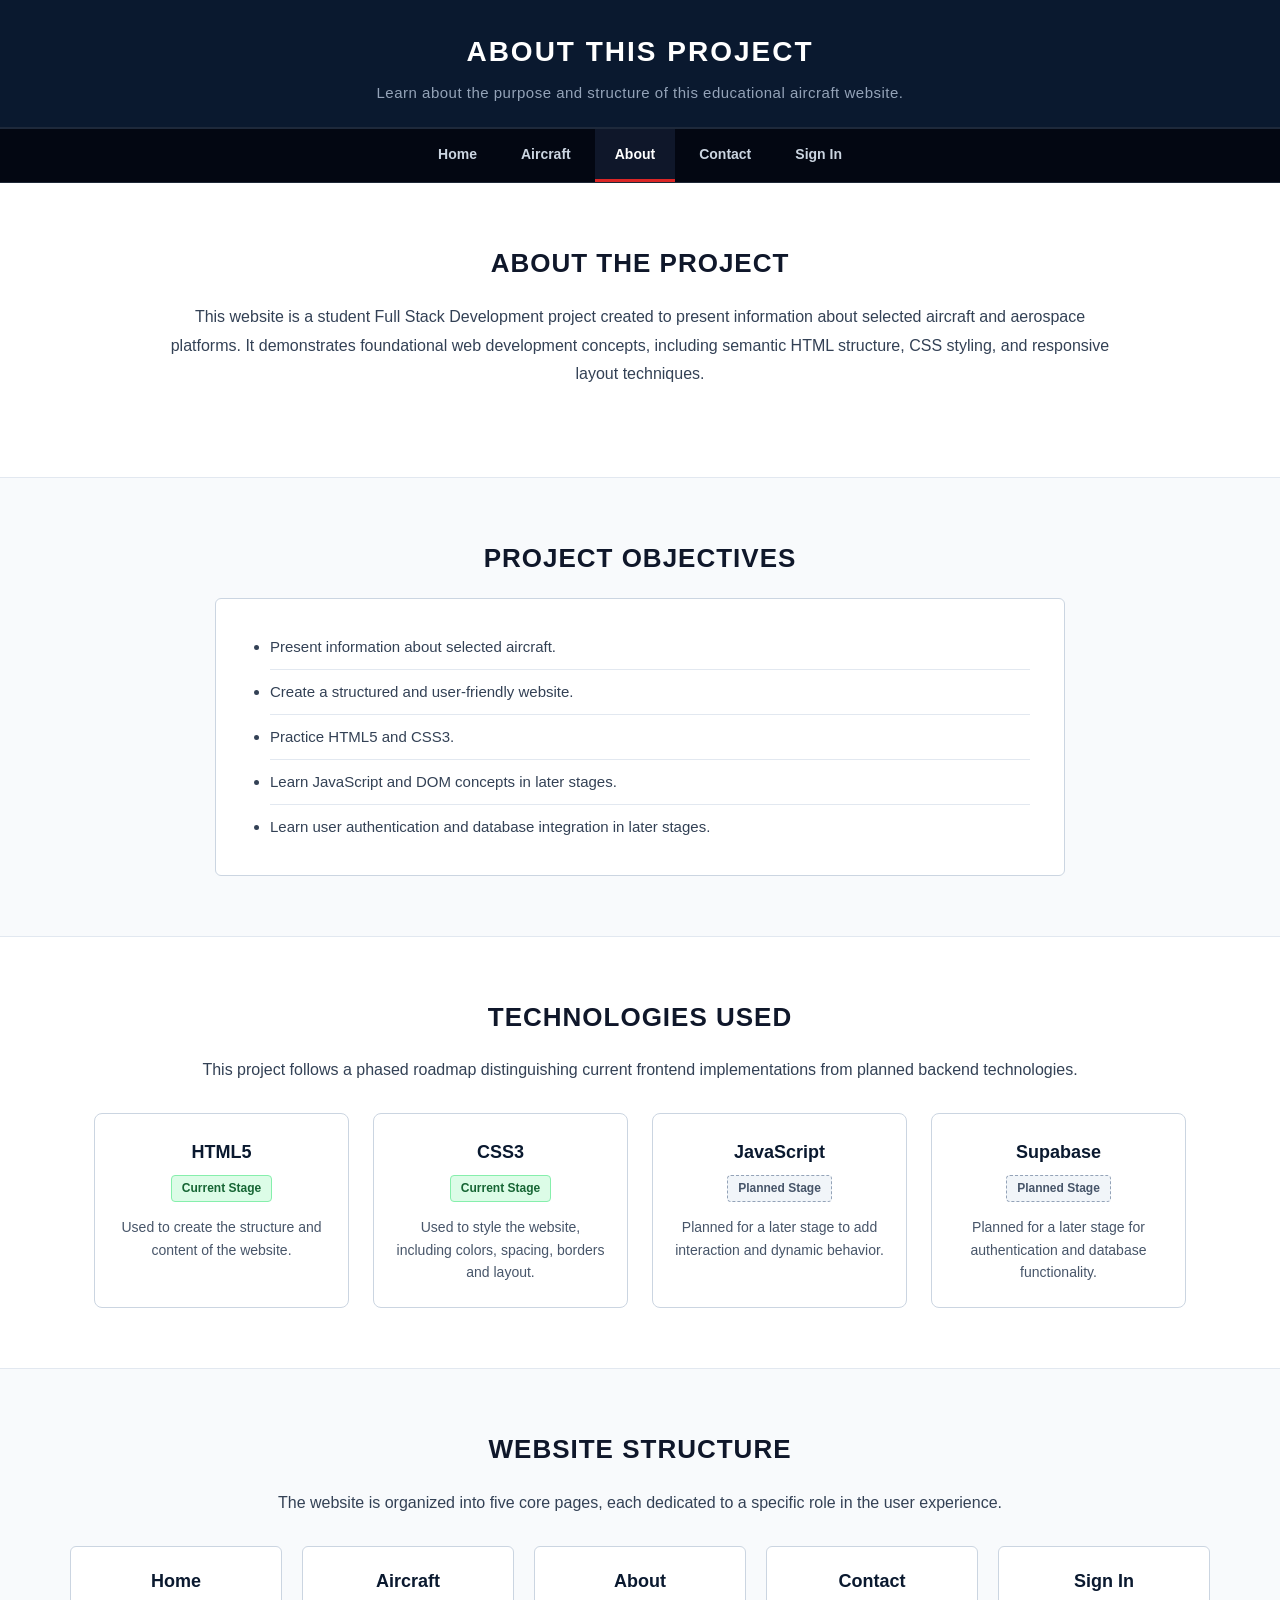
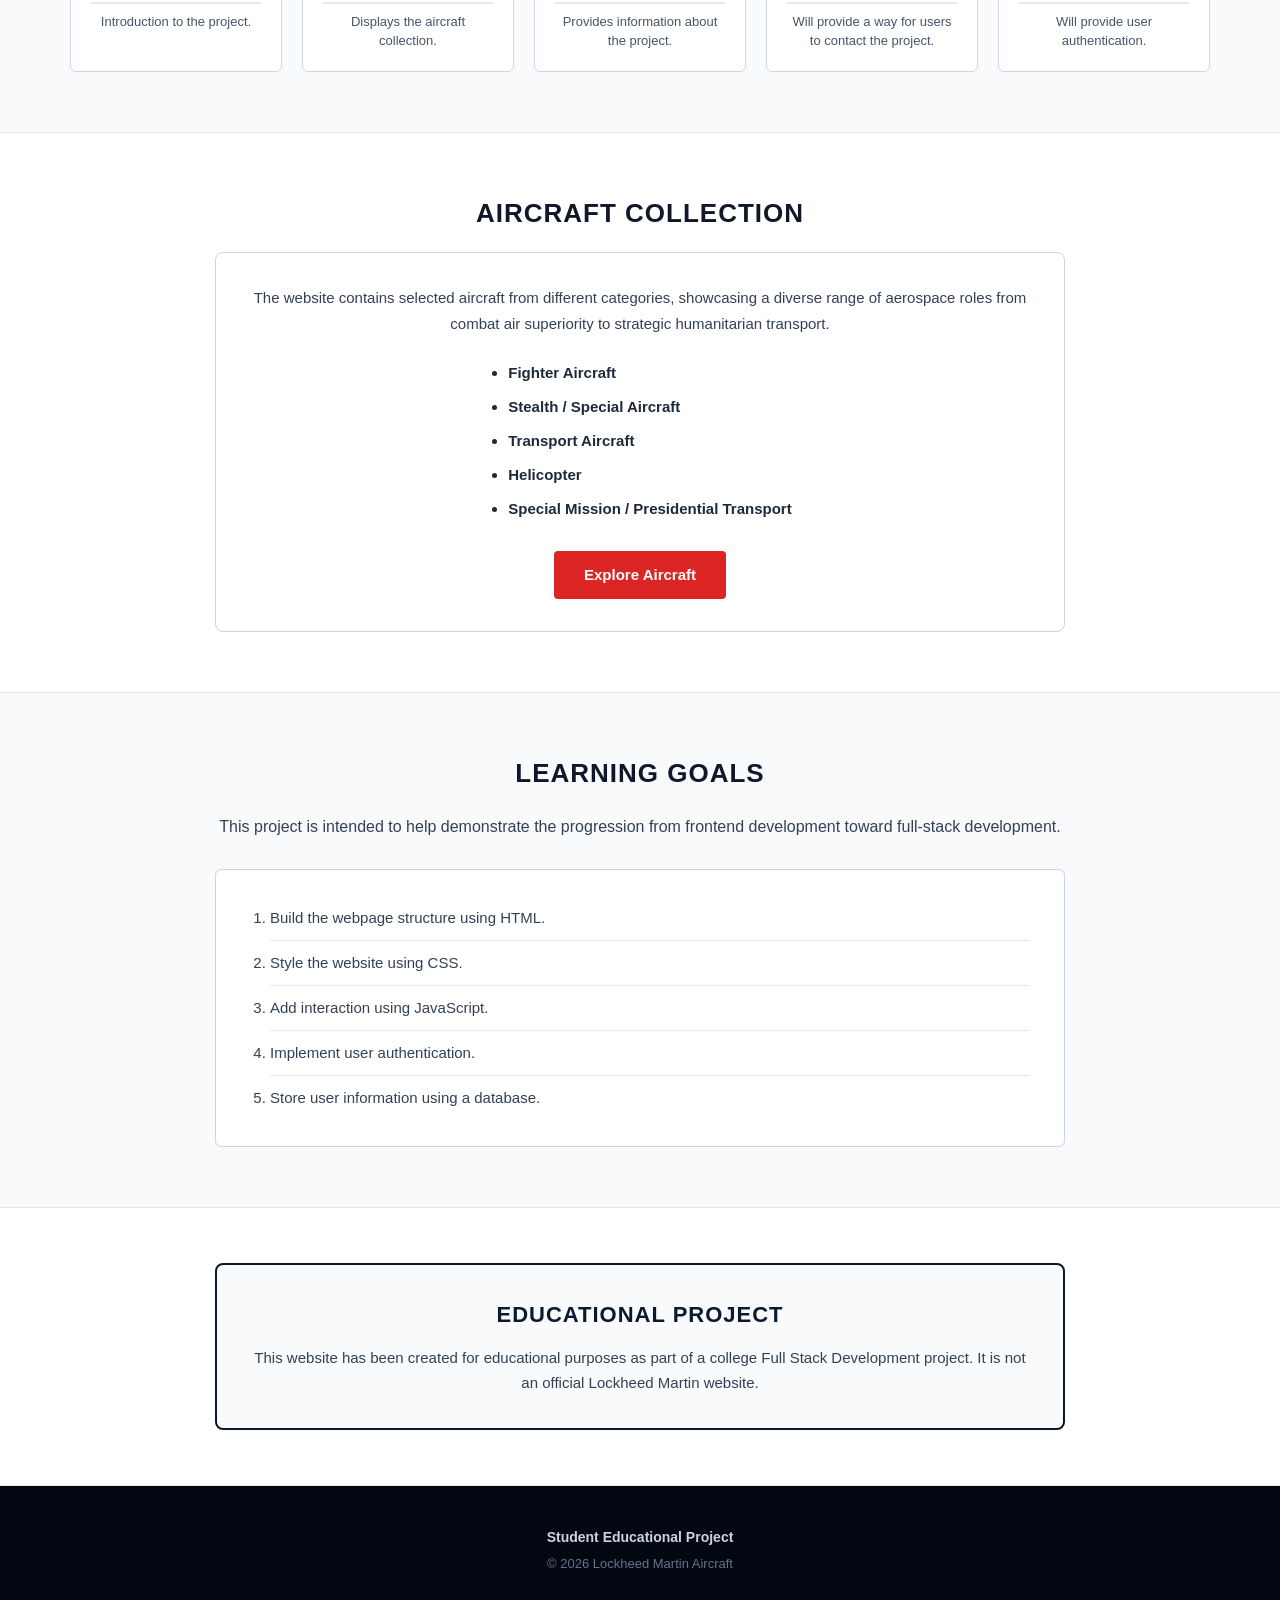
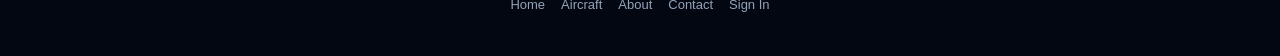
==== about.html @ 8fbd1acd "Initial Project Deployment" ====
<!DOCTYPE html>
<html lang="en">
<head>
    <meta charset="UTF-8">
    <meta name="viewport" content="width=device-width, initial-scale=1.0">
    <title>About the Project | Lockheed Martin Aircraft</title>
    <meta name="description" content="Learn about the educational objectives, curriculum, and technology stack behind this Lockheed Martin student project.">
    <link rel="stylesheet" href="css/style.css">
</head>
<body>

    <!-- Header Section -->
    <header class="site-header">
        <div class="header-container">
            <h1>About This Project</h1>
            <p class="header-subtitle">Learn about the purpose and structure of this educational aircraft website.</p>
        </div>
    </header>

    <!-- Navigation Bar -->
    <nav class="navbar">
        <ul class="nav-links">
            <li><a href="index.html">Home</a></li>
            <li><a href="aircraft.html">Aircraft</a></li>
            <li><a href="about.html" class="active">About</a></li>
            <li><a href="contact.html">Contact</a></li>
            <li><a href="signin.html">Sign In</a></li>
        </ul>
    </nav>

    <!-- Main Content -->
    <main>

        <!-- Section 1: About the Project -->
        <section class="about-page-section" id="about-project">
            <div class="section-container">
                <h2>About the Project</h2>
                <p class="about-page-intro">This website is a student Full Stack Development project created to present information about selected aircraft and aerospace platforms. It demonstrates foundational web development concepts, including semantic HTML structure, CSS styling, and responsive layout techniques.</p>
            </div>
        </section>

        <!-- Section 2: Project Objectives -->
        <section class="about-page-section bg-alt" id="project-objectives">
            <div class="section-container">
                <h2>Project Objectives</h2>
                <ul class="styled-list-container">
                    <li>Present information about selected aircraft.</li>
                    <li>Create a structured and user-friendly website.</li>
                    <li>Practice HTML5 and CSS3.</li>
                    <li>Learn JavaScript and DOM concepts in later stages.</li>
                    <li>Learn user authentication and database integration in later stages.</li>
                </ul>
            </div>
        </section>

        <!-- Section 3: Technologies Used -->
        <section class="about-page-section" id="technologies-used">
            <div class="section-container">
                <h2>Technologies Used</h2>
                <p class="about-page-intro">This project follows a phased roadmap distinguishing current frontend implementations from planned backend technologies.</p>
                <div class="tech-grid">
                    <article class="tech-card">
                        <h3>HTML5</h3>
                        <span class="status-badge status-current">Current Stage</span>
                        <p>Used to create the structure and content of the website.</p>
                    </article>
                    <article class="tech-card">
                        <h3>CSS3</h3>
                        <span class="status-badge status-current">Current Stage</span>
                        <p>Used to style the website, including colors, spacing, borders and layout.</p>
                    </article>
                    <article class="tech-card">
                        <h3>JavaScript</h3>
                        <span class="status-badge status-planned">Planned Stage</span>
                        <p>Planned for a later stage to add interaction and dynamic behavior.</p>
                    </article>
                    <article class="tech-card">
                        <h3>Supabase</h3>
                        <span class="status-badge status-planned">Planned Stage</span>
                        <p>Planned for a later stage for authentication and database functionality.</p>
                    </article>
                </div>
            </div>
        </section>

        <!-- Section 4: Website Structure -->
        <section class="about-page-section bg-alt" id="website-structure">
            <div class="section-container">
                <h2>Website Structure</h2>
                <p class="about-page-intro">The website is organized into five core pages, each dedicated to a specific role in the user experience.</p>
                <ul class="structure-grid">
                    <li class="structure-card">
                        <h3>Home</h3>
                        <p>Introduction to the project.</p>
                    </li>
                    <li class="structure-card">
                        <h3>Aircraft</h3>
                        <p>Displays the aircraft collection.</p>
                    </li>
                    <li class="structure-card">
                        <h3>About</h3>
                        <p>Provides information about the project.</p>
                    </li>
                    <li class="structure-card">
                        <h3>Contact</h3>
                        <p>Will provide a way for users to contact the project.</p>
                    </li>
                    <li class="structure-card">
                        <h3>Sign In</h3>
                        <p>Will provide user authentication.</p>
                    </li>
                </ul>
            </div>
        </section>

        <!-- Section 5: Aircraft Collection -->
        <section class="about-page-section" id="aircraft-collection">
            <div class="section-container">
                <h2>Aircraft Collection</h2>
                <div class="collection-summary-card">
                    <p>The website contains selected aircraft from different categories, showcasing a diverse range of aerospace roles from combat air superiority to strategic humanitarian transport.</p>
                    <ul class="collection-category-list">
                        <li>Fighter Aircraft</li>
                        <li>Stealth / Special Aircraft</li>
                        <li>Transport Aircraft</li>
                        <li>Helicopter</li>
                        <li>Special Mission / Presidential Transport</li>
                    </ul>
                    <div>
                        <a href="aircraft.html" class="btn-hero">Explore Aircraft</a>
                    </div>
                </div>
            </div>
        </section>

        <!-- Section 6: Learning Goals -->
        <section class="about-page-section bg-alt" id="learning-goals">
            <div class="section-container">
                <h2>Learning Goals</h2>
                <p class="about-page-intro">This project is intended to help demonstrate the progression from frontend development toward full-stack development.</p>
                <ol class="styled-list-container">
                    <li>Build the webpage structure using HTML.</li>
                    <li>Style the website using CSS.</li>
                    <li>Add interaction using JavaScript.</li>
                    <li>Implement user authentication.</li>
                    <li>Store user information using a database.</li>
                </ol>
            </div>
        </section>

        <!-- Section 7: Educational Notice -->
        <section class="educational-notice-section" id="educational-notice">
            <div class="section-container">
                <div class="notice-box">
                    <h2>Educational Project</h2>
                    <p>This website has been created for educational purposes as part of a college Full Stack Development project. It is not an official Lockheed Martin website.</p>
                </div>
            </div>
        </section>

    </main>

    <!-- Footer Section -->
    <footer class="site-footer">
        <div class="footer-container">
            <p class="footer-note">Student Educational Project</p>
            <p class="footer-copy">&copy; 2026 Lockheed Martin Aircraft</p>
            <nav class="footer-nav">
                <a href="index.html">Home</a>
                <a href="aircraft.html">Aircraft</a>
                <a href="about.html">About</a>
                <a href="contact.html">Contact</a>
                <a href="signin.html">Sign In</a>
            </nav>
        </div>
    </footer>

</body>
</html>
---- css/style.css ----
/* ==========================================================================
   Lockheed Martin Aircraft - Educational Project Stylesheet
   Subject: Full Stack Development - 1 (Semester 3)
   Tech Stack: Pure Semantic CSS3 (No Frameworks, No JavaScript)
   ========================================================================== */

/* ==========================================================================
   1. CSS Reset & Base Styles
   ========================================================================== */
* {
    margin: 0;
    padding: 0;
    box-sizing: border-box;
}

html {
    scroll-behavior: smooth;
}

body {
    font-family: Arial, Helvetica, sans-serif;
    line-height: 1.6;
    color: #334155;
    background-color: #ffffff;
    min-height: 100vh;
    display: flex;
    flex-direction: column;
}

main {
    flex: 1;
    display: flex;
    flex-direction: column;
}

img {
    max-width: 100%;
    height: auto;
}

/* Accessibility focus outline for keyboard navigation */
a:focus-visible {
    outline: 2px solid #38bdf8;
    outline-offset: 2px;
}

/* Common container utility for standard width sections */
.section-container {
    max-width: 1240px;
    margin: 0 auto;
    padding: 0 24px;
}

/* ==========================================================================
   2. Header Section
   ========================================================================== */
.site-header {
    background-color: #0a192f;
    color: #ffffff;
    text-align: center;
    padding: 30px 20px 22px 20px;
    border-bottom: 2px solid #1e293b;
}

.header-container {
    max-width: 1240px;
    margin: 0 auto;
}

.site-header h1 {
    font-size: 28px;
    letter-spacing: 2px;
    color: #ffffff;
    margin-bottom: 6px;
    text-transform: uppercase;
}

.header-subtitle {
    font-size: 15px;
    color: #94a3b8;
    letter-spacing: 0.5px;
}

/* ==========================================================================
   3. Navigation Bar
   ========================================================================== */
.navbar {
    background-color: #030712;
    border-bottom: 1px solid #1f2937;
}

.nav-links {
    list-style: none;
    display: flex;
    justify-content: center;
    flex-wrap: wrap;
    gap: 4px;
    padding: 0;
    margin: 0;
}

.nav-links li a {
    display: block;
    color: #cbd5e1;
    text-decoration: none;
    font-size: 14px;
    font-weight: bold;
    padding: 14px 20px;
    border-bottom: 3px solid transparent;
    transition: background-color 0.2s ease, color 0.2s ease, border-color 0.2s ease;
}

.nav-links li a:hover {
    background-color: #1e293b;
    color: #ffffff;
    border-bottom: 3px solid #dc2626;
}

.nav-links li a.active {
    color: #ffffff;
    background-color: #0f172a;
    border-bottom: 3px solid #dc2626;
}

/* ==========================================================================
   4. Hero Section
   ========================================================================== */
.hero-section {
    background-color: #0a192f;
    background-image: linear-gradient(rgba(10, 25, 47, 0.75), rgba(2, 6, 23, 0.85)), url('../images/hero-banner.svg');
    background-size: cover;
    background-position: center;
    background-repeat: no-repeat;
    color: #ffffff;
    text-align: center;
    padding: 85px 20px;
    border-bottom: 1px solid #1e293b;
}

.hero-content {
    max-width: 900px;
    margin: 0 auto;
}

.hero-content h2 {
    font-size: 36px;
    margin-bottom: 16px;
    color: #ffffff;
    letter-spacing: 1px;
}

.hero-content p {
    font-size: 17px;
    line-height: 1.7;
    color: #cbd5e1;
    margin-bottom: 28px;
}

.btn-hero {
    display: inline-block;
    background-color: #dc2626;
    color: #ffffff;
    text-decoration: none;
    font-size: 15px;
    font-weight: bold;
    padding: 12px 30px;
    border-radius: 4px;
    cursor: pointer;
    transition: background-color 0.2s ease;
}

.btn-hero:hover {
    background-color: #b91c1c;
}

.hero-actions {
    display: flex;
    justify-content: center;
    gap: 15px;
    flex-wrap: wrap;
    align-items: center;
}

.btn-hero-secondary {
    display: inline-block;
    background-color: transparent;
    color: #ffffff;
    border: 2px solid #38bdf8;
    font-size: 15px;
    font-weight: bold;
    padding: 10px 24px;
    border-radius: 4px;
    cursor: pointer;
    transition: background-color 0.2s ease, color 0.2s ease;
}

.btn-hero-secondary:hover {
    background-color: #38bdf8;
    color: #0a192f;
}

.home-notice-text {
    margin-top: 18px;
    font-size: 16px;
    font-weight: bold;
    color: #38bdf8;
    min-height: 24px;
}

/* ==========================================================================
   5. About the Project Section
   ========================================================================== */
.about-section {
    background-color: #f8fafc;
    padding: 60px 20px;
    border-bottom: 1px solid #e2e8f0;
}

.about-section h2 {
    font-size: 26px;
    color: #0f172a;
    text-align: center;
    margin-bottom: 18px;
    text-transform: uppercase;
    letter-spacing: 1px;
}

.about-section p {
    font-size: 16px;
    line-height: 1.8;
    color: #334155;
    text-align: center;
    max-width: 980px;
    margin: 0 auto;
}

/* ==========================================================================
   6. Featured Aircraft Section & Cards
   ========================================================================== */
.featured-section,
.featured-aircraft {
    background-color: #ffffff;
    padding: 65px 20px;
    border-bottom: 1px solid #e2e8f0;
}

.featured-section h2,
.featured-aircraft h2 {
    font-size: 28px;
    color: #0f172a;
    text-align: center;
    margin-bottom: 8px;
    text-transform: uppercase;
    letter-spacing: 1px;
}

.section-subtitle {
    text-align: center;
    color: #64748b;
    font-size: 16px;
    max-width: 850px;
    margin: 0 auto 45px auto;
}

.aircraft-category-block {
    margin-bottom: 55px;
    padding-bottom: 40px;
    border-bottom: 1px solid #e2e8f0;
}

.aircraft-category-block:last-child {
    margin-bottom: 0;
    padding-bottom: 0;
    border-bottom: none;
}

.aircraft-category-block h3 {
    font-size: 22px;
    color: #0a192f;
    text-align: center;
    margin-bottom: 8px;
    text-transform: uppercase;
    letter-spacing: 0.5px;
}

.category-description {
    text-align: center;
    font-size: 15px;
    color: #475569;
    max-width: 850px;
    margin: 0 auto 30px auto;
    line-height: 1.6;
}

.aircraft-grid {
    display: flex;
    flex-wrap: wrap;
    justify-content: center;
    gap: 30px;
}

.aircraft-card {
    background-color: #ffffff;
    border: 1px solid #cbd5e1;
    border-radius: 8px;
    padding: 22px;
    flex: 1 1 320px;
    max-width: 370px;
    display: flex;
    flex-direction: column;
    transition: box-shadow 0.2s ease, border-color 0.2s ease;
}

.aircraft-card:hover {
    border-color: #94a3b8;
    box-shadow: 0 4px 14px rgba(0, 0, 0, 0.08);
}

.aircraft-card figure {
    margin: 0 0 16px 0;
    background-color: #0b1728;
    border-radius: 6px;
    overflow: hidden;
    border: 1px solid #e2e8f0;
}

.aircraft-card figure img {
    display: block;
    width: 100%;
    height: 200px;
    object-fit: cover;
    object-position: center;
}

.aircraft-card figure figcaption {
    font-size: 12px;
    color: #64748b;
    text-align: center;
    padding: 6px 10px;
    background-color: #f1f5f9;
    border-top: 1px solid #e2e8f0;
}

.aircraft-card h3 {
    font-size: 20px;
    color: #0a192f;
    margin-bottom: 8px;
}

.aircraft-category {
    font-size: 14px;
    color: #475569;
    margin-bottom: 10px;
}

.aircraft-category strong {
    color: #0f172a;
}

/* Special Labels for Highlighted Aircraft */
.special-label {
    display: inline-block;
    font-size: 12px;
    font-weight: bold;
    padding: 4px 10px;
    border-radius: 4px;
    margin-bottom: 12px;
    align-self: flex-start;
}

.label-historic {
    background-color: #e2e8f0;
    color: #1e293b;
    border: 1px solid #94a3b8;
}

.label-special-mission {
    background-color: #ede9fe;
    color: #5b21b6;
    border: 1px solid #c4b5fd;
}

.label-high-value {
    background-color: #fef08a;
    color: #854d0e;
    border: 2px solid #ca8a04;
    font-size: 13px;
    padding: 4px 12px;
    text-transform: uppercase;
    letter-spacing: 0.5px;
}

.label-fictional {
    background-color: #ecfeff;
    color: #0e7490;
    border: 1px solid #06b6d4;
}

.aircraft-desc {
    font-size: 14px;
    color: #475569;
    line-height: 1.6;
    margin-bottom: 22px;
    flex-grow: 1; /* Aligns all buttons at the bottom across cards of varying text length */
}

.btn-card {
    display: inline-block;
    background-color: #0a192f;
    color: #ffffff;
    text-decoration: none;
    font-size: 14px;
    font-weight: bold;
    text-align: center;
    padding: 10px 18px;
    border-radius: 4px;
    cursor: pointer;
    transition: background-color 0.2s ease;
}

.btn-card:hover {
    background-color: #dc2626;
}

/* ==========================================================================
   7. Aircraft Categories Section
   ========================================================================== */
.categories-section {
    background-color: #f8fafc;
    padding: 65px 20px;
    border-bottom: 1px solid #e2e8f0;
}

.categories-section h2 {
    font-size: 26px;
    color: #0f172a;
    text-align: center;
    margin-bottom: 35px;
    text-transform: uppercase;
    letter-spacing: 1px;
}

.category-list {
    list-style: none;
    display: flex;
    flex-wrap: wrap;
    justify-content: center;
    gap: 24px;
    padding: 0;
    margin: 0;
}

.category-item {
    background-color: #ffffff;
    border: 1px solid #cbd5e1;
    border-radius: 6px;
    padding: 26px;
    flex: 1 1 300px;
    max-width: 370px;
    transition: box-shadow 0.2s ease, border-color 0.2s ease;
}

.category-item:hover {
    border-color: #94a3b8;
    box-shadow: 0 4px 10px rgba(0, 0, 0, 0.05);
}

.category-item h3 {
    font-size: 18px;
    color: #0a192f;
    margin-bottom: 10px;
    border-bottom: 2px solid #e2e8f0;
    padding-bottom: 6px;
}

.category-item p {
    font-size: 14px;
    color: #475569;
    line-height: 1.6;
}

/* ==========================================================================
   8. Call to Action (CTA) Section
   ========================================================================== */
.cta-section {
    background-color: #0a192f;
    color: #ffffff;
    text-align: center;
    padding: 65px 20px;
    border-bottom: 1px solid #1e293b;
}

.cta-content {
    max-width: 800px;
    margin: 0 auto;
}

.cta-content h2 {
    font-size: 28px;
    margin-bottom: 14px;
    color: #ffffff;
}

.cta-content p {
    font-size: 16px;
    color: #cbd5e1;
    margin-bottom: 26px;
}

.btn-cta {
    display: inline-block;
    background-color: #dc2626;
    color: #ffffff;
    text-decoration: none;
    font-size: 15px;
    font-weight: bold;
    padding: 12px 30px;
    border-radius: 4px;
    cursor: pointer;
    transition: background-color 0.2s ease;
}

.btn-cta:hover {
    background-color: #b91c1c;
}

/* ==========================================================================
   9. Footer Section
   ========================================================================== */
.site-footer {
    background-color: #030712;
    color: #94a3b8;
    text-align: center;
    padding: 40px 20px;
    margin-top: auto;
}

.footer-container {
    max-width: 1240px;
    margin: 0 auto;
}

.footer-note {
    font-size: 14px;
    font-weight: bold;
    color: #cbd5e1;
    margin-bottom: 6px;
}

.footer-copy {
    font-size: 13px;
    color: #64748b;
    margin-bottom: 20px;
}

.footer-nav {
    display: flex;
    justify-content: center;
    flex-wrap: wrap;
    gap: 16px;
}

.footer-nav a {
    color: #94a3b8;
    text-decoration: none;
    font-size: 13px;
    transition: color 0.2s ease;
}

.footer-nav a:hover {
    color: #ffffff;
    text-decoration: underline;
}

/* ==========================================================================
   9A. Aircraft Search & Category Filter Controls (aircraft.html)
   ========================================================================== */
.search-filter-section {
    background-color: #f8fafc;
    padding: 35px 20px;
    border-bottom: 1px solid #e2e8f0;
}

.search-filter-card {
    max-width: 1240px;
    margin: 0 auto;
    background-color: #ffffff;
    border: 1px solid #cbd5e1;
    border-radius: 8px;
    padding: 24px 28px;
    box-shadow: 0 2px 10px rgba(0, 0, 0, 0.04);
}

.search-filter-header {
    margin-bottom: 18px;
}

.search-filter-header h2 {
    font-size: 20px;
    color: #0a192f;
    margin-bottom: 4px;
    letter-spacing: 0.5px;
    text-transform: uppercase;
}

.search-filter-subtitle {
    font-size: 14px;
    color: #64748b;
    margin: 0;
}

.search-filter-form {
    display: flex;
    flex-wrap: wrap;
    gap: 18px;
    align-items: flex-end;
}

.filter-group {
    display: flex;
    flex-direction: column;
    gap: 6px;
}

.filter-group label {
    font-size: 13px;
    font-weight: bold;
    color: #0f172a;
    text-transform: uppercase;
    letter-spacing: 0.5px;
}

.search-box {
    flex: 2 1 280px;
    min-width: 220px;
}

.search-box input {
    width: 100%;
    padding: 11px 16px;
    font-size: 15px;
    border: 1px solid #cbd5e1;
    border-radius: 6px;
    color: #0f172a;
    background-color: #ffffff;
    transition: border-color 0.2s, box-shadow 0.2s;
}

.search-box input:focus {
    outline: none;
    border-color: #0284c7;
    box-shadow: 0 0 0 3px rgba(56, 189, 248, 0.25);
}

.category-filter {
    flex: 1.5 1 240px;
    min-width: 200px;
}

.category-filter select {
    width: 100%;
    padding: 11px 16px;
    font-size: 15px;
    border: 1px solid #cbd5e1;
    border-radius: 6px;
    color: #0f172a;
    background-color: #ffffff;
    cursor: pointer;
    transition: border-color 0.2s, box-shadow 0.2s;
}

.category-filter select:focus {
    outline: none;
    border-color: #0284c7;
    box-shadow: 0 0 0 3px rgba(56, 189, 248, 0.25);
}

.filter-actions {
    flex: 0 0 auto;
}

.reset-button {
    padding: 11px 22px;
    font-size: 14px;
    font-weight: bold;
    border-radius: 6px;
    cursor: pointer;
    white-space: nowrap;
    height: 44px;
    border: none;
    line-height: 1;
}

.filter-status-bar {
    display: flex;
    flex-wrap: wrap;
    align-items: center;
    justify-content: space-between;
    gap: 12px;
    margin-top: 18px;
    padding-top: 14px;
    border-top: 1px solid #e2e8f0;
}

.aircraft-count {
    font-size: 14px;
    font-weight: 600;
    color: #0a192f;
    margin: 0;
}

.no-results-message {
    font-size: 15px;
    color: #b91c1c;
    font-weight: 600;
    margin: 0;
    background-color: #fef2f2;
    border: 1px solid #fecaca;
    padding: 12px 18px;
    border-radius: 6px;
    width: 100%;
    text-align: center;
    margin-top: 12px;
}

/* ==========================================================================
   10. Aircraft Collection Category Sections & Tables
   ========================================================================== */
.aircraft-category-section {
    padding: 60px 20px;
    border-bottom: 1px solid #e2e8f0;
}

.aircraft-category-section.bg-alt {
    background-color: #f8fafc;
}

.category-group-header {
    text-align: center;
    margin-bottom: 35px;
}

.category-group-header h2 {
    font-size: 26px;
    color: #0f172a;
    text-transform: uppercase;
    letter-spacing: 1px;
    margin-bottom: 8px;
}

.category-group-header p {
    font-size: 15px;
    color: #64748b;
    max-width: 850px;
    margin: 0 auto;
}

/* Aircraft Information Table Section */
.table-section {
    background-color: #ffffff;
    padding: 65px 20px;
    border-bottom: 1px solid #e2e8f0;
}

.table-section h2 {
    font-size: 26px;
    color: #0f172a;
    text-align: center;
    margin-bottom: 10px;
    text-transform: uppercase;
    letter-spacing: 1px;
}

.table-section-desc {
    text-align: center;
    color: #64748b;
    font-size: 15px;
    margin-bottom: 30px;
}

.table-responsive {
    overflow-x: auto;
    margin: 0 auto;
    max-width: 1140px;
}

.aircraft-table {
    width: 100%;
    border-collapse: collapse;
    background-color: #ffffff;
    border: 1px solid #cbd5e1;
    border-radius: 6px;
    font-size: 14px;
}

.aircraft-table th,
.aircraft-table td {
    padding: 12px 16px;
    text-align: left;
    border-bottom: 1px solid #e2e8f0;
}

.aircraft-table th {
    background-color: #0a192f;
    color: #ffffff;
    font-weight: bold;
    font-size: 14px;
    letter-spacing: 0.5px;
}

.aircraft-table tr:nth-child(even) {
    background-color: #f8fafc;
}

.aircraft-table tr:hover {
    background-color: #f1f5f9;
}

/* Aircraft Categories List Section (Unordered List) */
.category-list-showcase {
    background-color: #f8fafc;
    padding: 60px 20px 70px 20px;
    border-bottom: 1px solid #e2e8f0;
}

.category-list-showcase h2 {
    font-size: 26px;
    color: #0f172a;
    text-align: center;
    margin-bottom: 10px;
    text-transform: uppercase;
    letter-spacing: 1px;
}

.category-list-showcase p {
    text-align: center;
    color: #64748b;
    font-size: 15px;
    margin-bottom: 25px;
}

.simple-category-list {
    max-width: 650px;
    margin: 0 auto;
    background-color: #ffffff;
    border: 1px solid #cbd5e1;
    border-radius: 6px;
    padding: 22px 34px 22px 54px;
}

.simple-category-list li {
    font-size: 15px;
    color: #1e293b;
    padding: 8px 0;
    border-bottom: 1px solid #e2e8f0;
    font-weight: bold;
}

.simple-category-list li:last-child {
    border-bottom: none;
}

/* ==========================================================================
   11. About Page Styles
   ========================================================================== */
.about-page-section {
    padding: 60px 20px;
    border-bottom: 1px solid #e2e8f0;
}

.about-page-section.bg-alt {
    background-color: #f8fafc;
}

.about-page-section h2 {
    font-size: 26px;
    color: #0f172a;
    text-align: center;
    margin-bottom: 18px;
    text-transform: uppercase;
    letter-spacing: 1px;
}

.about-page-intro {
    font-size: 16px;
    line-height: 1.8;
    color: #334155;
    text-align: center;
    max-width: 950px;
    margin: 0 auto 28px auto;
}

/* Objectives & Goals Lists */
.styled-list-container {
    max-width: 850px;
    margin: 0 auto;
    background-color: #ffffff;
    border: 1px solid #cbd5e1;
    border-radius: 6px;
    padding: 26px 34px 26px 54px;
}

.styled-list-container li {
    font-size: 15px;
    color: #334155;
    padding: 10px 0;
    border-bottom: 1px solid #e2e8f0;
    line-height: 1.6;
}

.styled-list-container li:last-child {
    border-bottom: none;
}

/* Technologies Used Grid */
.tech-grid {
    display: flex;
    flex-wrap: wrap;
    justify-content: center;
    gap: 24px;
    max-width: 1140px;
    margin: 0 auto;
}

.tech-card {
    background-color: #ffffff;
    border: 1px solid #cbd5e1;
    border-radius: 8px;
    padding: 24px 20px;
    flex: 1 1 230px;
    max-width: 255px;
    display: flex;
    flex-direction: column;
    align-items: center;
    text-align: center;
}

.tech-card h3 {
    font-size: 18px;
    color: #0a192f;
    margin-bottom: 8px;
}

.status-badge {
    display: inline-block;
    font-size: 12px;
    font-weight: bold;
    padding: 3px 10px;
    border-radius: 4px;
    margin-bottom: 14px;
}

.status-current {
    background-color: #dcfce7;
    color: #166534;
    border: 1px solid #86efac;
}

.status-planned {
    background-color: #f1f5f9;
    color: #475569;
    border: 1px dashed #94a3b8;
}

.tech-card p {
    font-size: 14px;
    color: #475569;
    line-height: 1.6;
}

/* Website Structure Grid */
.structure-grid {
    display: flex;
    flex-wrap: wrap;
    justify-content: center;
    gap: 20px;
    max-width: 1140px;
    margin: 0 auto;
    list-style: none;
    padding: 0;
}

.structure-card {
    background-color: #ffffff;
    border: 1px solid #cbd5e1;
    border-radius: 6px;
    padding: 20px;
    flex: 1 1 190px;
    max-width: 215px;
    text-align: center;
}

.structure-card h3 {
    font-size: 18px;
    color: #0a192f;
    margin-bottom: 8px;
    border-bottom: 2px solid #e2e8f0;
    padding-bottom: 6px;
}

.structure-card p {
    font-size: 13px;
    color: #475569;
    line-height: 1.5;
}

/* Aircraft Collection Summary Card */
.collection-summary-card {
    max-width: 850px;
    margin: 0 auto;
    background-color: #ffffff;
    border: 1px solid #cbd5e1;
    border-radius: 8px;
    padding: 32px;
    text-align: center;
}

.collection-summary-card p {
    font-size: 15px;
    color: #334155;
    line-height: 1.7;
    margin-bottom: 20px;
}

.collection-category-list {
    display: inline-block;
    text-align: left;
    margin: 0 auto 25px auto;
    padding-left: 20px;
}

.collection-category-list li {
    font-size: 15px;
    color: #1e293b;
    padding: 5px 0;
    font-weight: bold;
}

/* Educational Notice Section */
.educational-notice-section {
    background-color: #ffffff;
    padding: 55px 20px;
    border-bottom: 1px solid #e2e8f0;
}

.notice-box {
    background-color: #f8fafc;
    border: 2px solid #0a192f;
    border-radius: 8px;
    padding: 32px 28px;
    max-width: 850px;
    margin: 0 auto;
    text-align: center;
}

.notice-box h2 {
    font-size: 22px;
    color: #0a192f;
    margin-bottom: 12px;
    text-transform: uppercase;
    letter-spacing: 1px;
}

.notice-box p {
    font-size: 15px;
    color: #334155;
    line-height: 1.7;
}

/* ==========================================================================
   12. Contact Page Styles
   ========================================================================== */
.contact-section {
    padding: 60px 20px 80px 20px;
    background-color: #f8fafc;
    border-bottom: 1px solid #e2e8f0;
    flex: 1;
}

.contact-intro {
    text-align: center;
    max-width: 900px;
    margin: 0 auto 40px auto;
}

.contact-intro h2 {
    font-size: 26px;
    color: #0f172a;
    text-transform: uppercase;
    letter-spacing: 1px;
    margin-bottom: 12px;
}

.contact-intro p {
    font-size: 16px;
    color: #475569;
    line-height: 1.7;
}

.contact-layout {
    display: flex;
    flex-wrap: wrap;
    gap: 30px;
    max-width: 1150px;
    margin: 0 auto;
    justify-content: center;
    align-items: flex-start;
}

/* Left Column: Project Information */
.contact-info-card {
    background-color: #ffffff;
    border: 1px solid #cbd5e1;
    border-radius: 8px;
    padding: 30px;
    flex: 1 1 340px;
    max-width: 420px;
}

.contact-info-card h2 {
    font-size: 20px;
    color: #0a192f;
    margin-bottom: 18px;
    border-bottom: 2px solid #e2e8f0;
    padding-bottom: 8px;
    text-transform: uppercase;
    letter-spacing: 0.5px;
}

.contact-info-card p {
    font-size: 14px;
    color: #475569;
    line-height: 1.6;
    margin-bottom: 15px;
}

.contact-info-card strong {
    color: #0f172a;
}

.contact-address {
    font-style: normal;
    background-color: #f8fafc;
    border: 1px solid #e2e8f0;
    border-radius: 6px;
    padding: 16px;
    margin-top: 20px;
}

.contact-address p {
    margin-bottom: 8px;
}

.contact-address p:last-child {
    margin-bottom: 0;
}

.contact-address a {
    color: #dc2626;
    text-decoration: none;
    font-weight: bold;
}

.contact-address a:hover {
    text-decoration: underline;
}

/* Right Column: Contact Form */
.contact-form-card {
    background-color: #ffffff;
    border: 1px solid #cbd5e1;
    border-radius: 8px;
    padding: 35px;
    flex: 1 1 480px;
    max-width: 660px;
}

.contact-form-card h2 {
    font-size: 20px;
    color: #0a192f;
    margin-bottom: 20px;
    border-bottom: 2px solid #e2e8f0;
    padding-bottom: 8px;
    text-transform: uppercase;
    letter-spacing: 0.5px;
}

.form-group {
    margin-bottom: 20px;
}

.form-group label {
    display: block;
    font-size: 14px;
    font-weight: bold;
    color: #1e293b;
    margin-bottom: 6px;
}

.form-group input[type="text"],
.form-group input[type="email"],
.form-group input[type="password"],
.form-group select,
.form-group textarea {
    width: 100%;
    padding: 12px 14px;
    font-size: 14px;
    font-family: inherit;
    color: #1e293b;
    background-color: #ffffff;
    border: 1px solid #cbd5e1;
    border-radius: 4px;
    box-sizing: border-box;
}

.form-group input[type="text"]:focus,
.form-group input[type="email"]:focus,
.form-group input[type="password"]:focus,
.form-group select:focus,
.form-group textarea:focus {
    outline: 2px solid #0a192f;
    border-color: #0a192f;
}

.form-group textarea {
    resize: vertical;
    min-height: 120px;
}

.btn-submit {
    display: inline-block;
    width: 100%;
    background-color: #0a192f;
    color: #ffffff;
    font-size: 15px;
    font-weight: bold;
    padding: 12px 24px;
    border: none;
    border-radius: 4px;
    cursor: pointer;
    text-transform: uppercase;
    letter-spacing: 0.5px;
    transition: background-color 0.2s ease;
}

.btn-submit:hover {
    background-color: #dc2626;
}

/* ==========================================================================
   13. Sign Up Page Styles
   ========================================================================== */
.signup-section {
    padding: 60px 20px 80px 20px;
    background-color: #f8fafc;
    border-bottom: 1px solid #e2e8f0;
    flex: 1;
    display: flex;
    align-items: center;
}

.signup-container {
    max-width: 580px;
    width: 100%;
    margin: 0 auto;
}

.signup-card {
    background-color: #ffffff;
    border: 1px solid #cbd5e1;
    border-radius: 8px;
    padding: 35px 30px;
    box-shadow: 0 4px 12px rgba(0, 0, 0, 0.04);
}

.signup-card h2 {
    font-size: 20px;
    color: #0a192f;
    margin-bottom: 20px;
    border-bottom: 2px solid #e2e8f0;
    padding-bottom: 8px;
    text-transform: uppercase;
    letter-spacing: 0.5px;
    text-align: center;
}

/* Informational message box */
.form-message {
    background-color: #f1f5f9;
    border-left: 4px solid #0a192f;
    padding: 12px 14px;
    border-radius: 4px;
    margin-bottom: 24px;
}

.form-message p {
    font-size: 13px;
    color: #475569;
    line-height: 1.5;
    margin: 0;
}

/* Checkbox group */
.form-checkbox-group {
    display: flex;
    align-items: flex-start;
    gap: 10px;
    margin-bottom: 24px;
}

.form-checkbox-group input[type="checkbox"] {
    margin-top: 3px;
    cursor: pointer;
    width: 16px;
    height: 16px;
    accent-color: #0a192f;
}

.form-checkbox-group label {
    font-size: 14px;
    color: #334155;
    line-height: 1.4;
    cursor: pointer;
    font-weight: normal;
}

/* Sign In link under form */
.signin-link-box {
    text-align: center;
    margin-top: 22px;
    padding-top: 18px;
    border-top: 1px solid #e2e8f0;
}

.signin-link-box p {
    font-size: 14px;
    color: #475569;
    margin: 0;
}

.signin-link-box a {
    color: #dc2626;
    text-decoration: none;
    font-weight: bold;
    margin-left: 4px;
}

.signin-link-box a:hover {
    text-decoration: underline;
}

/* ==========================================================================
   14. JavaScript Form & Notice Message Styles
   ========================================================================== */
.success-message {
    background-color: #dcfce7;
    color: #166534;
    border: 1px solid #86efac;
    padding: 14px 18px;
    border-radius: 6px;
    margin-bottom: 22px;
    font-size: 14px;
    line-height: 1.6;
    text-align: left;
}

.error-message {
    background-color: #fee2e2;
    color: #991b1b;
    border: 1px solid #fca5a5;
    padding: 14px 18px;
    border-radius: 6px;
    margin-bottom: 22px;
    font-size: 14px;
    line-height: 1.6;
    text-align: left;
}

/* ==========================================================================
   15. User Dashboard Styles
   ========================================================================== */
.user-profile-list {
    list-style: none;
    padding: 0;
    margin: 18px 0 24px 0;
    border-top: 1px solid #e2e8f0;
}

.user-profile-item {
    display: flex;
    justify-content: space-between;
    align-items: center;
    padding: 12px 0;
    border-bottom: 1px solid #e2e8f0;
    font-size: 14px;
}

.user-profile-label {
    color: #64748b;
    font-weight: bold;
}

.user-profile-value {
    color: #0f172a;
    font-weight: 500;
}

.btn-signout {
    display: inline-block;
    width: 100%;
    background-color: #dc2626;
    color: #ffffff;
    font-size: 15px;
    font-weight: bold;
    padding: 12px 24px;
    border: none;
    border-radius: 4px;
    cursor: pointer;
    text-transform: uppercase;
    letter-spacing: 0.5px;
    transition: background-color 0.2s ease;
}

.btn-signout:hover {
    background-color: #b91c1c;
}

/* ==========================================================================
   16. Aircraft Details Page (.aircraft-details-section)
   ========================================================================== */
.aircraft-details-section {
    background-color: #ffffff;
    padding: 60px 20px;
    border-bottom: 1px solid #e2e8f0;
}

.aircraft-details-grid {
    display: flex;
    flex-wrap: wrap;
    gap: 40px;
    align-items: flex-start;
    background-color: #ffffff;
    border: 1px solid #cbd5e1;
    border-radius: 8px;
    padding: 32px;
    box-shadow: 0 4px 16px rgba(0, 0, 0, 0.05);
}

.aircraft-details-image-col {
    flex: 1 1 450px;
    max-width: 540px;
    width: 100%;
}

.aircraft-details-figure {
    margin: 0;
    background-color: #0b1728;
    border-radius: 8px;
    overflow: hidden;
    border: 1px solid #cbd5e1;
}

.aircraft-details-figure img {
    display: block;
    width: 100%;
    height: 380px;
    object-fit: cover;
    object-position: center;
}

.aircraft-details-figure figcaption {
    font-size: 13px;
    color: #475569;
    text-align: center;
    padding: 10px 14px;
    background-color: #f1f5f9;
    border-top: 1px solid #e2e8f0;
    font-style: italic;
}

.aircraft-details-info-col {
    flex: 1 1 480px;
    display: flex;
    flex-direction: column;
    gap: 14px;
}

.aircraft-header-row {
    display: flex;
    flex-wrap: wrap;
    align-items: center;
    justify-content: space-between;
    gap: 12px;
    padding-bottom: 8px;
    border-bottom: 2px solid #e2e8f0;
}

.aircraft-header-row h1 {
    font-size: 28px;
    color: #0a192f;
    margin: 0;
}

.aircraft-actions-row {
    display: flex;
    flex-direction: column;
    gap: 8px;
    margin: 2px 0 6px 0;
}

.btn-save-aircraft {
    display: inline-flex;
    align-items: center;
    justify-content: center;
    gap: 8px;
    background-color: #0a192f;
    color: #ffffff;
    font-size: 14px;
    font-weight: bold;
    padding: 9px 18px;
    border: 2px solid #0a192f;
    border-radius: 6px;
    cursor: pointer;
    transition: all 0.2s ease;
    align-self: flex-start;
}

.btn-save-aircraft:hover {
    background-color: #0284c7;
    border-color: #0284c7;
    color: #ffffff;
}

.btn-save-aircraft.is-saved {
    background-color: #fef08a;
    color: #854d0e;
    border-color: #ca8a04;
}

.btn-save-aircraft.is-saved:hover {
    background-color: #fee2e2;
    color: #991b1b;
    border-color: #ef4444;
}

.save-aircraft-message {
    font-size: 13px;
    padding: 8px 12px;
    border-radius: 4px;
    align-self: flex-start;
}

.save-aircraft-message.info-msg {
    background-color: #eff6ff;
    color: #1e40af;
    border: 1px solid #bfdbfe;
}

.save-aircraft-message.error-msg {
    background-color: #fef2f2;
    color: #991b1b;
    border: 1px solid #fecaca;
}

.save-aircraft-message.success-msg {
    background-color: #f0fdf4;
    color: #166534;
    border: 1px solid #bbf7d0;
}

.save-aircraft-message a {
    color: inherit;
    font-weight: bold;
    text-decoration: underline;
}

.aircraft-detail-item {
    font-size: 16px;
    color: #334155;
    margin: 0;
    line-height: 1.5;
}

.aircraft-detail-item strong {
    color: #0f172a;
    font-weight: 600;
}

.aircraft-detail-desc-box {
    background-color: #f8fafc;
    border: 1px solid #e2e8f0;
    border-left: 4px solid #38bdf8;
    border-radius: 6px;
    padding: 18px 20px;
    margin-top: 6px;
}

.aircraft-detail-desc-box h3 {
    font-size: 16px;
    color: #0a192f;
    margin-bottom: 8px;
    text-transform: uppercase;
    letter-spacing: 0.5px;
}

.aircraft-detail-desc-box p {
    font-size: 15px;
    color: #334155;
    line-height: 1.7;
    margin: 0;
}

.aircraft-specs-box {
    margin-top: 6px;
}

.aircraft-specs-box h3 {
    font-size: 16px;
    color: #0a192f;
    margin-bottom: 12px;
    text-transform: uppercase;
    letter-spacing: 0.5px;
}

.specs-table {
    width: 100%;
    border-collapse: collapse;
    border: 1px solid #cbd5e1;
    border-radius: 6px;
    overflow: hidden;
    background-color: #ffffff;
}

.specs-table th {
    width: 35%;
    background-color: #0a192f;
    color: #ffffff;
    text-align: left;
    padding: 11px 16px;
    font-size: 14px;
    font-weight: 600;
    border-bottom: 1px solid #334155;
}

.specs-table td {
    width: 65%;
    background-color: #f8fafc;
    color: #1e293b;
    padding: 11px 16px;
    font-size: 14px;
    border-bottom: 1px solid #e2e8f0;
}

.specs-table tr:last-child th,
.specs-table tr:last-child td {
    border-bottom: none;
}

.aircraft-navigation-actions {
    display: flex;
    flex-wrap: wrap;
    gap: 14px;
    margin-top: 14px;
    padding-top: 16px;
    border-top: 1px solid #e2e8f0;
}

.aircraft-navigation-actions .btn-hero-secondary {
    border: 2px solid #0a192f;
    color: #0a192f;
    background-color: transparent;
    padding: 9px 20px;
    border-radius: 4px;
    font-weight: bold;
    text-decoration: none;
    font-size: 14px;
    display: inline-block;
    transition: all 0.2s ease;
}

.aircraft-navigation-actions .btn-hero-secondary:hover {
    background-color: #0a192f;
    color: #ffffff;
}

.error-notice-box {
    text-align: center;
    max-width: 650px;
    margin: 40px auto;
    padding: 40px 28px;
    background-color: #f8fafc;
    border: 2px dashed #94a3b8;
    border-radius: 8px;
}

.error-notice-box h2 {
    font-size: 24px;
    color: #0a192f;
    margin-bottom: 12px;
}

.error-notice-box p {
    font-size: 16px;
    color: #475569;
    margin-bottom: 20px;
    line-height: 1.6;
}

/* ==========================================================================
   16B. Saved Aircraft Section (dashboard.html)
   ========================================================================== */
.saved-aircraft-section {
    padding: 60px 20px 80px 20px;
    background-color: #f8fafc;
    border-top: 1px solid #e2e8f0;
}

.saved-aircraft-header {
    text-align: center;
    margin-bottom: 35px;
}

.saved-aircraft-header h2 {
    font-size: 26px;
    color: #0f172a;
    text-transform: uppercase;
    letter-spacing: 1px;
    margin-bottom: 8px;
}

.saved-aircraft-subtitle {
    font-size: 15px;
    color: #64748b;
    max-width: 750px;
    margin: 0 auto;
}

.saved-aircraft-grid {
    display: flex;
    flex-wrap: wrap;
    justify-content: center;
    gap: 30px;
}

.saved-card-actions {
    display: flex;
    gap: 10px;
    margin-top: auto;
    padding-top: 14px;
    border-top: 1px solid #e2e8f0;
}

.saved-card-actions .btn-card {
    flex: 1;
    text-align: center;
    padding: 8px 12px;
    font-size: 13px;
}

.btn-remove-favorite {
    background-color: #ef4444;
    color: #ffffff;
    border: none;
    border-radius: 4px;
    font-size: 13px;
    font-weight: bold;
    padding: 8px 14px;
    cursor: pointer;
    transition: background-color 0.2s ease;
    white-space: nowrap;
}

.btn-remove-favorite:hover {
    background-color: #dc2626;
}

.favorites-message-box {
    max-width: 650px;
    margin: 0 auto 24px auto;
    padding: 12px 18px;
    border-radius: 6px;
    text-align: center;
    font-size: 14px;
    font-weight: 500;
}

.favorites-message-box.info-msg {
    background-color: #eff6ff;
    color: #1e40af;
    border: 1px solid #bfdbfe;
}

.favorites-message-box.error-msg {
    background-color: #fef2f2;
    color: #991b1b;
    border: 1px solid #fecaca;
}

.favorites-message-box.success-msg {
    background-color: #f0fdf4;
    color: #166534;
    border: 1px solid #bbf7d0;
}

/* ==========================================================================
   17. Responsive Design (@media max-width: 768px)
   ========================================================================== */
@media (max-width: 768px) {
    .site-header h1 {
        font-size: 22px;
        letter-spacing: 1px;
    }

    .header-subtitle {
        font-size: 13px;
    }

    .section-container {
        padding: 0 10px;
    }

    .nav-links {
        flex-direction: column;
        align-items: center;
        gap: 0;
    }

    .nav-links li {
        width: 100%;
        text-align: center;
    }

    .nav-links li a {
        padding: 12px 15px;
        border-bottom: 3px solid #111827;
    }

    .hero-section {
        padding: 50px 15px;
    }

    .hero-content h2 {
        font-size: 26px;
    }

    .hero-content p {
        font-size: 15px;
    }

    .about-section,
    .featured-section,
    .featured-aircraft,
    .categories-section,
    .cta-section,
    .aircraft-category-section,
    .table-section,
    .category-list-showcase,
    .about-page-section,
    .educational-notice-section,
    .contact-section,
    .signup-section {
        padding: 40px 15px;
    }

    .aircraft-card,
    .category-item,
    .tech-card,
    .structure-card,
    .contact-info-card,
    .contact-form-card,
    .signup-card {
        max-width: 100%;
        flex: 1 1 100%;
    }

    .contact-form-card,
    .signup-card {
        padding: 24px 18px;
    }

    .styled-list-container {
        padding: 20px 20px 20px 35px;
    }

    .aircraft-table th,
    .aircraft-table td {
        padding: 8px 10px;
        font-size: 13px;
    }

    .aircraft-details-section {
        padding: 30px 15px;
    }

    .aircraft-details-grid {
        flex-direction: column;
        padding: 20px 16px;
        gap: 24px;
    }

    .aircraft-details-image-col,
    .aircraft-details-info-col {
        max-width: 100%;
        flex: 1 1 100%;
    }

    .aircraft-details-figure img {
        height: 240px;
    }

    .aircraft-header-row h1 {
        font-size: 22px;
    }

    .specs-table th,
    .specs-table td {
        padding: 9px 12px;
        font-size: 13px;
    }

    .search-filter-section {
        padding: 24px 15px;
    }

    .search-filter-card {
        padding: 20px 16px;
    }

    .search-filter-form {
        flex-direction: column;
        align-items: stretch;
        gap: 14px;
    }

    .search-box,
    .category-filter,
    .filter-actions {
        flex: 1 1 100%;
        min-width: 100%;
        width: 100%;
    }

    .reset-button {
        width: 100%;
        text-align: center;
    }

    .aircraft-navigation-actions {
        flex-direction: column;
    }

    .aircraft-navigation-actions .btn-card,
    .aircraft-navigation-actions .btn-hero-secondary {
        width: 100%;
        text-align: center;
    }

    .btn-save-aircraft {
        width: 100%;
        text-align: center;
    }

    .saved-aircraft-section {
        padding: 40px 15px;
    }

    .saved-card-actions {
        flex-direction: column;
    }

    .saved-card-actions .btn-card,
    .btn-remove-favorite {
        width: 100%;
        text-align: center;
    }

    .footer-nav {
        flex-direction: column;
        gap: 10px;
    }
}
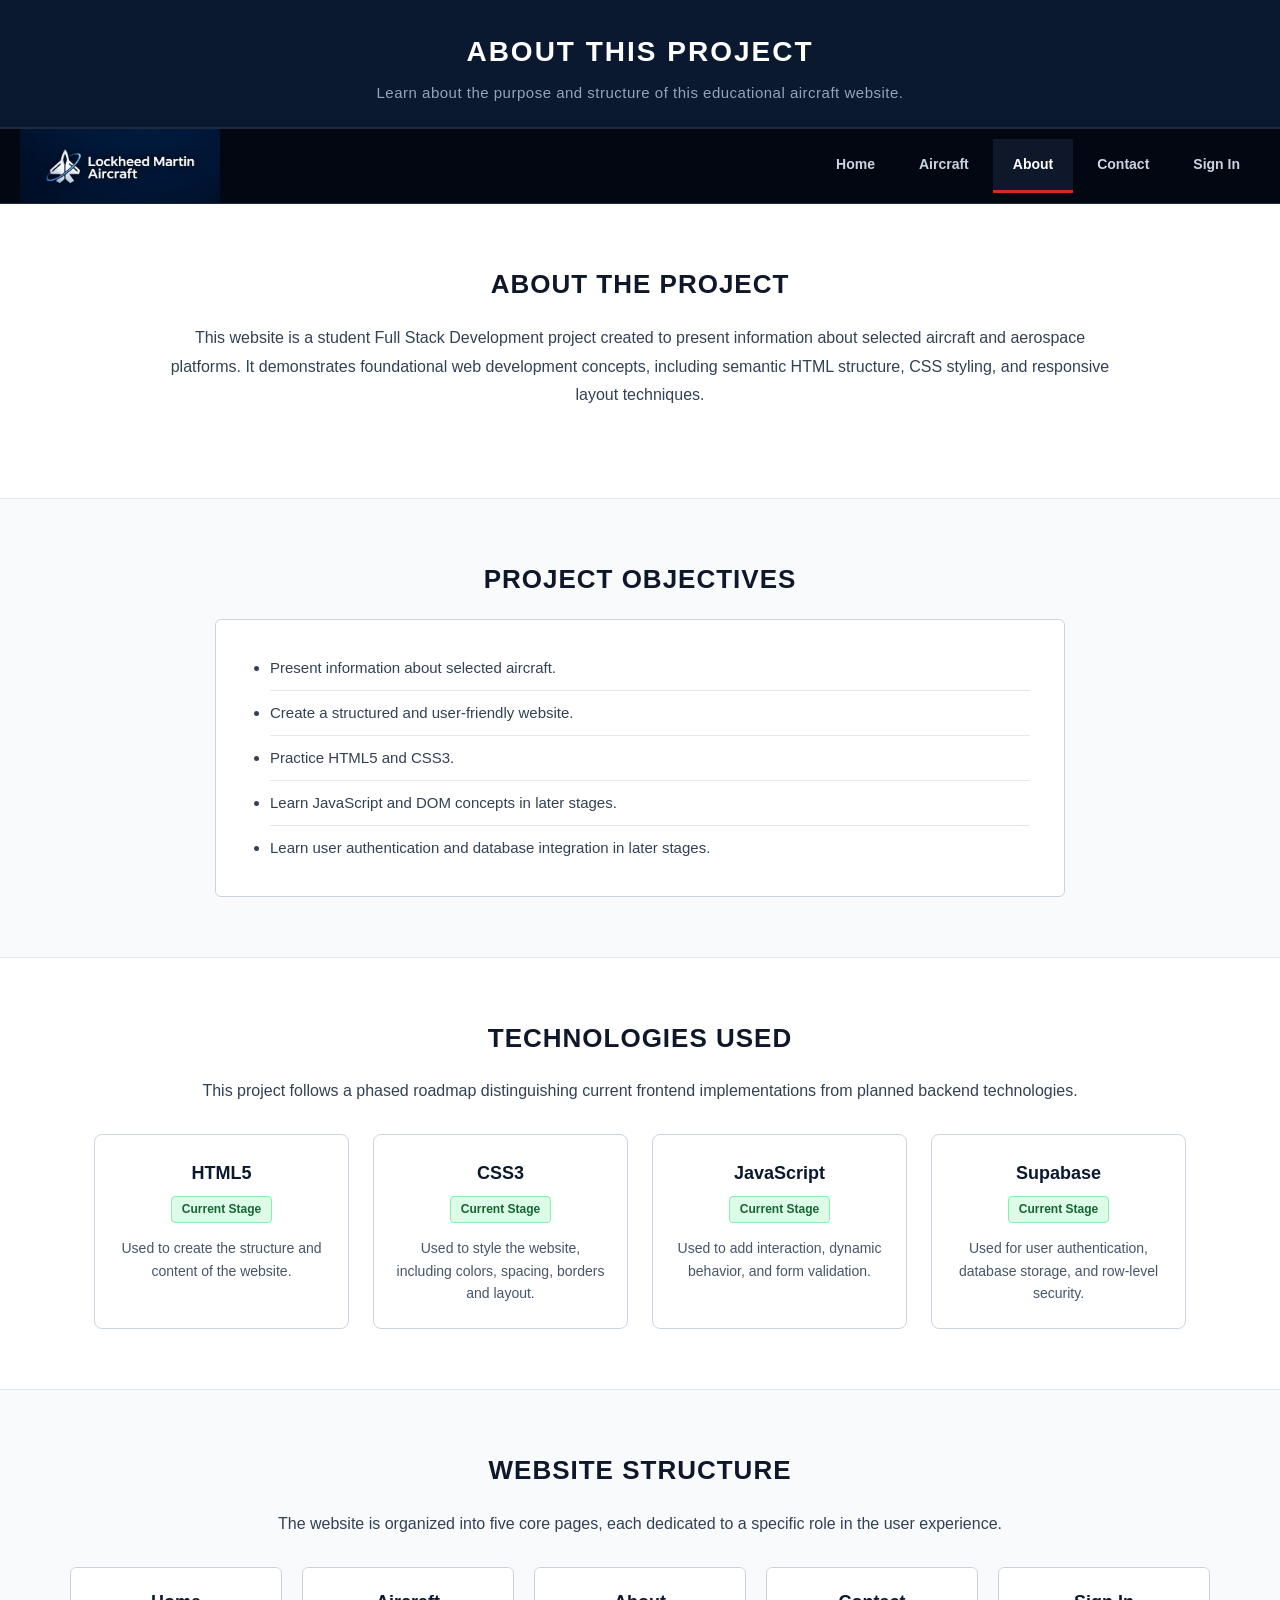
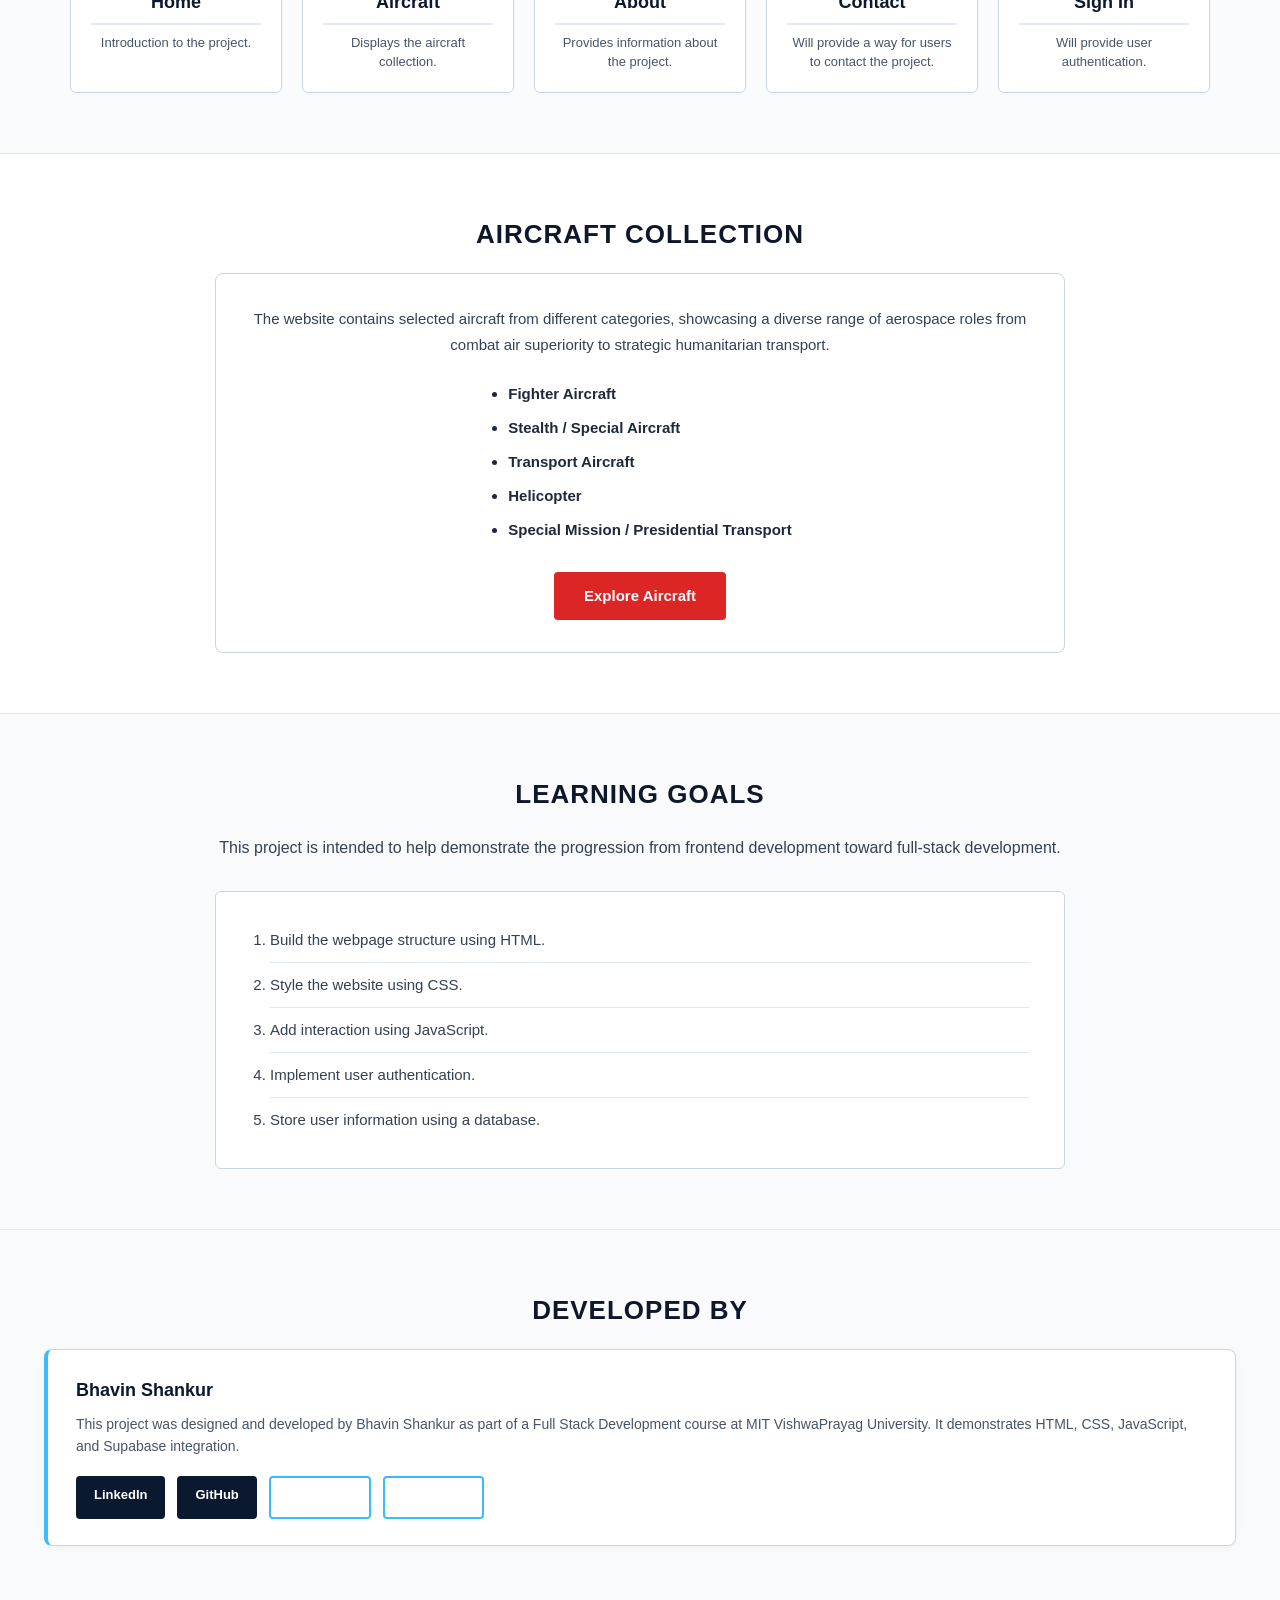
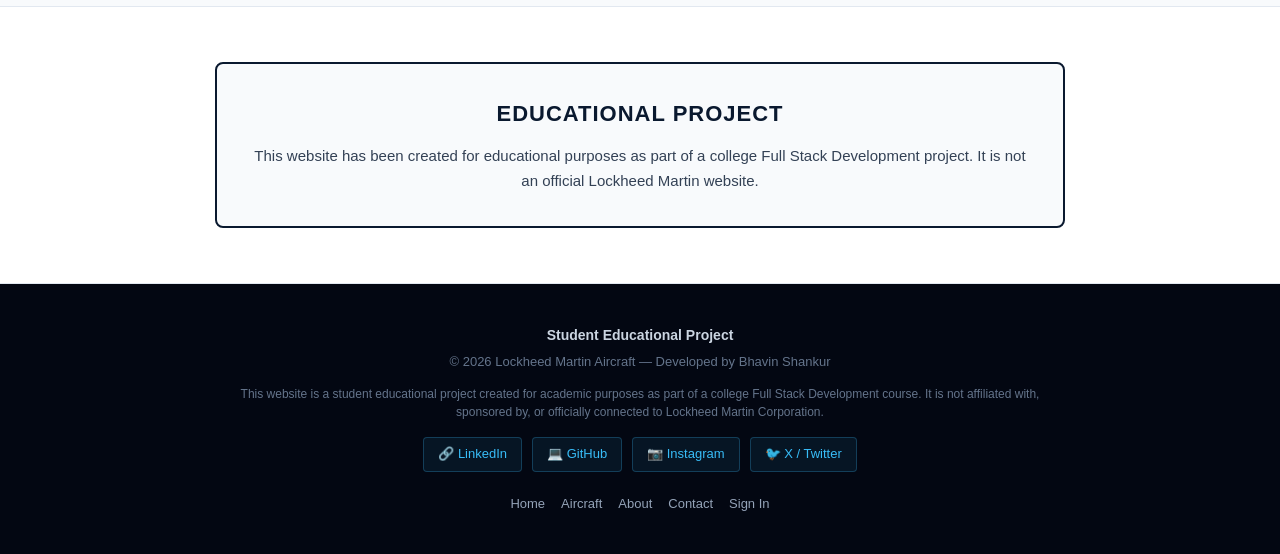
==== commit 47a2f714: "Final Project Deployment" ====
--- a/about.html
+++ b/about.html
@@ -6,6 +6,8 @@
     <title>About the Project | Lockheed Martin Aircraft</title>
     <meta name="description" content="Learn about the educational objectives, curriculum, and technology stack behind this Lockheed Martin student project.">
     <link rel="stylesheet" href="css/style.css">
+    <link rel="icon" type="image/png" href="images/favicon.png">
+    <link rel="apple-touch-icon" href="images/favicon.png">
 </head>
 <body>
 
@@ -19,13 +21,18 @@
 
     <!-- Navigation Bar -->
     <nav class="navbar">
-        <ul class="nav-links">
-            <li><a href="index.html">Home</a></li>
-            <li><a href="aircraft.html">Aircraft</a></li>
-            <li><a href="about.html" class="active">About</a></li>
-            <li><a href="contact.html">Contact</a></li>
-            <li><a href="signin.html">Sign In</a></li>
-        </ul>
+        <div class="navbar-container">
+            <a href="index.html" class="site-logo">
+                <img src="images/logo.png" alt="Lockheed Martin Aircraft Educational Website">
+            </a>
+            <ul class="nav-links">
+                <li><a href="index.html">Home</a></li>
+                <li><a href="aircraft.html">Aircraft</a></li>
+                <li><a href="about.html" class="active">About</a></li>
+                <li><a href="contact.html">Contact</a></li>
+                <li><a href="signin.html">Sign In</a></li>
+            </ul>
+        </div>
     </nav>
 
     <!-- Main Content -->
@@ -71,13 +78,13 @@
                     </article>
                     <article class="tech-card">
                         <h3>JavaScript</h3>
-                        <span class="status-badge status-planned">Planned Stage</span>
-                        <p>Planned for a later stage to add interaction and dynamic behavior.</p>
+                        <span class="status-badge status-current">Current Stage</span>
+                        <p>Used to add interaction, dynamic behavior, and form validation.</p>
                     </article>
                     <article class="tech-card">
                         <h3>Supabase</h3>
-                        <span class="status-badge status-planned">Planned Stage</span>
-                        <p>Planned for a later stage for authentication and database functionality.</p>
+                        <span class="status-badge status-current">Current Stage</span>
+                        <p>Used for user authentication, database storage, and row-level security.</p>
                     </article>
                 </div>
             </div>
@@ -148,7 +155,24 @@
             </div>
         </section>
 
-        <!-- Section 7: Educational Notice -->
+        <!-- Section 7: Developer Credit -->
+        <section class="about-page-section bg-alt" id="developer-credit">
+            <div class="section-container">
+                <h2>Developed By</h2>
+                <div class="developer-credit-card">
+                    <p class="developer-intro"><strong>Bhavin Shankur</strong></p>
+                    <p class="developer-desc">This project was designed and developed by Bhavin Shankur as part of a Full Stack Development course at MIT VishwaPrayag University. It demonstrates HTML, CSS, JavaScript, and Supabase integration.</p>
+                    <div class="developer-links">
+                        <a href="https://www.linkedin.com/in/bhavin-shankur-8421a0371" target="_blank" rel="noopener noreferrer" class="btn-card">LinkedIn</a>
+                        <a href="https://github.com/exobhavinss-sketch" target="_blank" rel="noopener noreferrer" class="btn-card">GitHub</a>
+                        <a href="https://www.instagram.com/bhavinnh/" target="_blank" rel="noopener noreferrer" class="btn-hero-secondary">Instagram</a>
+                        <a href="https://x.com/BhavinShankur" target="_blank" rel="noopener noreferrer" class="btn-hero-secondary">X / Twitter</a>
+                    </div>
+                </div>
+            </div>
+        </section>
+
+        <!-- Section 8: Educational Notice -->
         <section class="educational-notice-section" id="educational-notice">
             <div class="section-container">
                 <div class="notice-box">
@@ -164,7 +188,14 @@
     <footer class="site-footer">
         <div class="footer-container">
             <p class="footer-note">Student Educational Project</p>
-            <p class="footer-copy">&copy; 2026 Lockheed Martin Aircraft</p>
+            <p class="footer-copy">&copy; 2026 Lockheed Martin Aircraft &mdash; Developed by Bhavin Shankur</p>
+            <p class="footer-disclaimer">This website is a student educational project created for academic purposes as part of a college Full Stack Development course. It is not affiliated with, sponsored by, or officially connected to Lockheed Martin Corporation.</p>
+            <div class="footer-social-links">
+                <a href="https://www.linkedin.com/in/bhavin-shankur-8421a0371" target="_blank" rel="noopener noreferrer">&#x1F517; LinkedIn</a>
+                <a href="https://github.com/exobhavinss-sketch" target="_blank" rel="noopener noreferrer">&#x1F4BB; GitHub</a>
+                <a href="https://www.instagram.com/bhavinnh/" target="_blank" rel="noopener noreferrer">&#x1F4F7; Instagram</a>
+                <a href="https://x.com/BhavinShankur" target="_blank" rel="noopener noreferrer">&#x1F426; X / Twitter</a>
+            </div>
             <nav class="footer-nav">
                 <a href="index.html">Home</a>
                 <a href="aircraft.html">Aircraft</a>
--- a/css/style.css
+++ b/css/style.css
@@ -87,12 +87,34 @@
 .navbar {
     background-color: #030712;
     border-bottom: 1px solid #1f2937;
+    padding: 0 20px;
+}
+
+.navbar-container {
+    max-width: 1240px;
+    margin: 0 auto;
+    display: flex;
+    align-items: center;
+    justify-content: space-between;
+    gap: 16px;
+}
+
+.site-logo {
+    display: flex;
+    align-items: center;
+    flex-shrink: 0;
+}
+
+.site-logo img {
+    width: 200px;
+    height: auto;
+    display: block;
 }
 
 .nav-links {
     list-style: none;
     display: flex;
-    justify-content: center;
+    justify-content: flex-end;
     flex-wrap: wrap;
     gap: 4px;
     padding: 0;
@@ -357,6 +379,16 @@
     color: #0f172a;
 }
 
+.aircraft-status {
+    font-size: 14px;
+    color: #475569;
+    margin-bottom: 10px;
+}
+
+.aircraft-status strong {
+    color: #0f172a;
+}
+
 /* Special Labels for Highlighted Aircraft */
 .special-label {
     display: inline-block;
@@ -550,7 +582,45 @@
 .footer-copy {
     font-size: 13px;
     color: #64748b;
-    margin-bottom: 20px;
+    margin-bottom: 12px;
+}
+
+.footer-disclaimer {
+    font-size: 12px;
+    color: #64748b;
+    max-width: 820px;
+    margin: 0 auto 16px auto;
+    line-height: 1.5;
+}
+
+.footer-social-links {
+    display: flex;
+    justify-content: center;
+    flex-wrap: wrap;
+    gap: 10px;
+    margin-bottom: 22px;
+}
+
+.footer-social-links a {
+    display: inline-flex;
+    align-items: center;
+    gap: 6px;
+    color: #38bdf8;
+    background-color: rgba(56, 189, 248, 0.08);
+    border: 1px solid rgba(56, 189, 248, 0.25);
+    padding: 6px 14px;
+    border-radius: 4px;
+    font-size: 13px;
+    font-weight: 500;
+    text-decoration: none;
+    transition: all 0.2s ease;
+}
+
+.footer-social-links a:hover {
+    background-color: #38bdf8;
+    color: #030712;
+    border-color: #38bdf8;
+    text-decoration: none;
 }
 
 .footer-nav {
@@ -569,6 +639,86 @@
 
 .footer-nav a:hover {
     color: #ffffff;
+    text-decoration: underline;
+}
+
+/* Developer Credit Card (about.html) */
+.developer-credit-card {
+    background-color: #ffffff;
+    border: 1px solid #cbd5e1;
+    border-left: 4px solid #38bdf8;
+    border-radius: 8px;
+    padding: 26px 28px;
+    margin-top: 15px;
+    box-shadow: 0 2px 8px rgba(0, 0, 0, 0.04);
+}
+
+.developer-intro {
+    font-size: 18px;
+    color: #0a192f;
+    margin-bottom: 8px;
+}
+
+.developer-desc {
+    font-size: 14px;
+    color: #475569;
+    line-height: 1.6;
+    margin-bottom: 18px;
+}
+
+.developer-links {
+    display: flex;
+    flex-wrap: wrap;
+    gap: 12px;
+}
+
+.developer-links .btn-card,
+.developer-links .btn-hero-secondary {
+    display: inline-block;
+    padding: 9px 18px;
+    font-size: 13px;
+    text-decoration: none;
+    border-radius: 4px;
+}
+
+/* Contact Social Profiles List (contact.html) */
+.contact-social-box {
+    margin-top: 18px;
+    padding-top: 16px;
+    border-top: 1px solid #e2e8f0;
+}
+
+.contact-social-box h3 {
+    font-size: 14px;
+    color: #0a192f;
+    text-transform: uppercase;
+    letter-spacing: 0.5px;
+    margin-bottom: 10px;
+}
+
+.contact-social-list {
+    display: flex;
+    flex-direction: column;
+    gap: 8px;
+    list-style: none;
+    padding: 0;
+    margin: 0;
+}
+
+.contact-social-list li a {
+    display: inline-flex;
+    align-items: center;
+    gap: 8px;
+    color: #0284c7;
+    font-size: 14px;
+    font-weight: 500;
+    text-decoration: none;
+    word-break: break-all;
+    transition: color 0.2s ease;
+}
+
+.contact-social-list li a:hover {
+    color: #0369a1;
     text-decoration: underline;
 }
 
@@ -1426,6 +1576,110 @@
 }
 
 /* ==========================================================================
+   15A. Profile Information & Edit Section Styles (dashboard.html)
+   ========================================================================== */
+.profile-info-section {
+    margin-top: 20px;
+}
+
+.profile-section-header {
+    display: flex;
+    justify-content: space-between;
+    align-items: center;
+    border-bottom: 2px solid #e2e8f0;
+    padding-bottom: 12px;
+    margin-bottom: 18px;
+}
+
+.profile-section-header h3 {
+    font-size: 18px;
+    color: #0a192f;
+    margin: 0;
+    text-transform: uppercase;
+    letter-spacing: 0.5px;
+}
+
+.btn-edit-profile {
+    background-color: #0a192f;
+    color: #ffffff;
+    font-size: 13px;
+    font-weight: 600;
+    padding: 8px 16px;
+    border: 1px solid #0a192f;
+    border-radius: 4px;
+    cursor: pointer;
+    transition: background-color 0.2s ease, border-color 0.2s ease;
+    text-transform: uppercase;
+    letter-spacing: 0.5px;
+}
+
+.btn-edit-profile:hover {
+    background-color: #dc2626;
+    border-color: #dc2626;
+}
+
+.btn-secondary {
+    display: inline-block;
+    width: 100%;
+    background-color: #f1f5f9;
+    color: #334155;
+    font-size: 15px;
+    font-weight: bold;
+    padding: 12px 24px;
+    border: 1px solid #cbd5e1;
+    border-radius: 4px;
+    cursor: pointer;
+    text-transform: uppercase;
+    letter-spacing: 0.5px;
+    transition: all 0.2s ease;
+    text-align: center;
+}
+
+.btn-secondary:hover {
+    background-color: #e2e8f0;
+    color: #0f172a;
+    border-color: #94a3b8;
+}
+
+.profile-btn-group {
+    display: flex;
+    gap: 12px;
+    margin-top: 24px;
+}
+
+.profile-btn-group .btn-submit,
+.profile-btn-group .btn-secondary {
+    flex: 1 1 50%;
+}
+
+.form-input-readonly {
+    background-color: #f8fafc;
+    color: #64748b;
+    border: 1px solid #e2e8f0;
+    cursor: not-allowed;
+}
+
+.form-help-text {
+    display: block;
+    margin-top: 6px;
+    font-size: 12px;
+    color: #64748b;
+    line-height: 1.4;
+}
+
+.required-asterisk {
+    color: #dc2626;
+    font-weight: bold;
+}
+
+.profile-edit-instructions {
+    color: #64748b;
+    font-size: 14px;
+    margin-bottom: 20px;
+    line-height: 1.5;
+}
+
+/* ==========================================================================
    16. Aircraft Details Page (.aircraft-details-section)
    ========================================================================== */
 .aircraft-details-section {
@@ -1802,6 +2056,109 @@
     border: 1px solid #bbf7d0;
 }
 
+/* Card Action Row (View Details + Favorite Toggle) */
+.card-action-row {
+    display: flex;
+    gap: 8px;
+    margin-top: auto;
+    flex-wrap: wrap;
+    align-items: center;
+}
+
+.card-action-row .btn-card {
+    flex: 1 1 120px;
+    text-align: center;
+    margin: 0;
+    padding: 9px 12px;
+    font-size: 13px;
+}
+
+.btn-favorite-toggle {
+    background-color: #f1f5f9;
+    color: #0f172a;
+    border: 1px solid #cbd5e1;
+    font-size: 13px;
+    font-weight: 600;
+    padding: 9px 12px;
+    border-radius: 4px;
+    cursor: pointer;
+    transition: all 0.2s ease;
+    display: inline-flex;
+    align-items: center;
+    justify-content: center;
+    gap: 6px;
+    flex: 1 1 140px;
+    white-space: nowrap;
+}
+
+.btn-favorite-toggle:hover {
+    background-color: #e2e8f0;
+    border-color: #94a3b8;
+}
+
+.btn-favorite-toggle.is-favorited {
+    background-color: #fee2e2;
+    color: #b91c1c;
+    border-color: #fca5a5;
+}
+
+.btn-favorite-toggle.is-favorited:hover {
+    background-color: #fecaca;
+    color: #991b1b;
+}
+
+/* Floating Toast Notification for Favorites */
+.favorites-toast {
+    position: fixed;
+    bottom: 24px;
+    right: 24px;
+    background-color: #0a192f;
+    color: #ffffff;
+    padding: 14px 20px;
+    border-radius: 8px;
+    box-shadow: 0 4px 20px rgba(0, 0, 0, 0.25);
+    z-index: 1000;
+    display: flex;
+    align-items: center;
+    gap: 12px;
+    font-size: 14px;
+    border: 1px solid #38bdf8;
+    animation: toastSlideUp 0.3s ease-out;
+}
+
+@keyframes toastSlideUp {
+    from {
+        transform: translateY(20px);
+        opacity: 0;
+    }
+    to {
+        transform: translateY(0);
+        opacity: 1;
+    }
+}
+
+.favorites-toast.error-toast {
+    border-color: #f87171;
+}
+
+.favorites-toast.success-toast {
+    border-color: #4ade80;
+}
+
+.toast-close-btn {
+    background: none;
+    border: none;
+    color: #94a3b8;
+    font-size: 18px;
+    cursor: pointer;
+    line-height: 1;
+    padding: 0 4px;
+}
+
+.toast-close-btn:hover {
+    color: #ffffff;
+}
+
 /* ==========================================================================
    17. Responsive Design (@media max-width: 768px)
    ========================================================================== */
@@ -1819,10 +2176,21 @@
         padding: 0 10px;
     }
 
+    .navbar-container {
+        flex-direction: column;
+        gap: 0;
+        padding: 10px 0 0 0;
+    }
+
+    .site-logo img {
+        width: 160px;
+    }
+
     .nav-links {
         flex-direction: column;
         align-items: center;
         gap: 0;
+        width: 100%;
     }
 
     .nav-links li {
@@ -1974,6 +2342,51 @@
         text-align: center;
     }
 
+    .card-action-row {
+        flex-direction: column;
+        flex-wrap: nowrap;
+        align-items: stretch;
+    }
+
+    .card-action-row .btn-card,
+    .btn-favorite-toggle {
+        width: 100%;
+        flex: none;
+        text-align: center;
+        box-sizing: border-box;
+    }
+
+    .favorites-toast {
+        left: 15px;
+        right: 15px;
+        bottom: 15px;
+        max-width: calc(100vw - 30px);
+        box-sizing: border-box;
+    }
+
+    .profile-btn-group {
+        flex-direction: column;
+        gap: 10px;
+    }
+
+    .profile-btn-group .btn-submit,
+    .profile-btn-group .btn-secondary {
+        width: 100%;
+        flex: none;
+    }
+
+    .profile-section-header {
+        flex-direction: column;
+        align-items: flex-start;
+        gap: 10px;
+    }
+
+    .profile-section-header .btn-edit-profile {
+        width: 100%;
+        text-align: center;
+        justify-content: center;
+    }
+
     .footer-nav {
         flex-direction: column;
         gap: 10px;
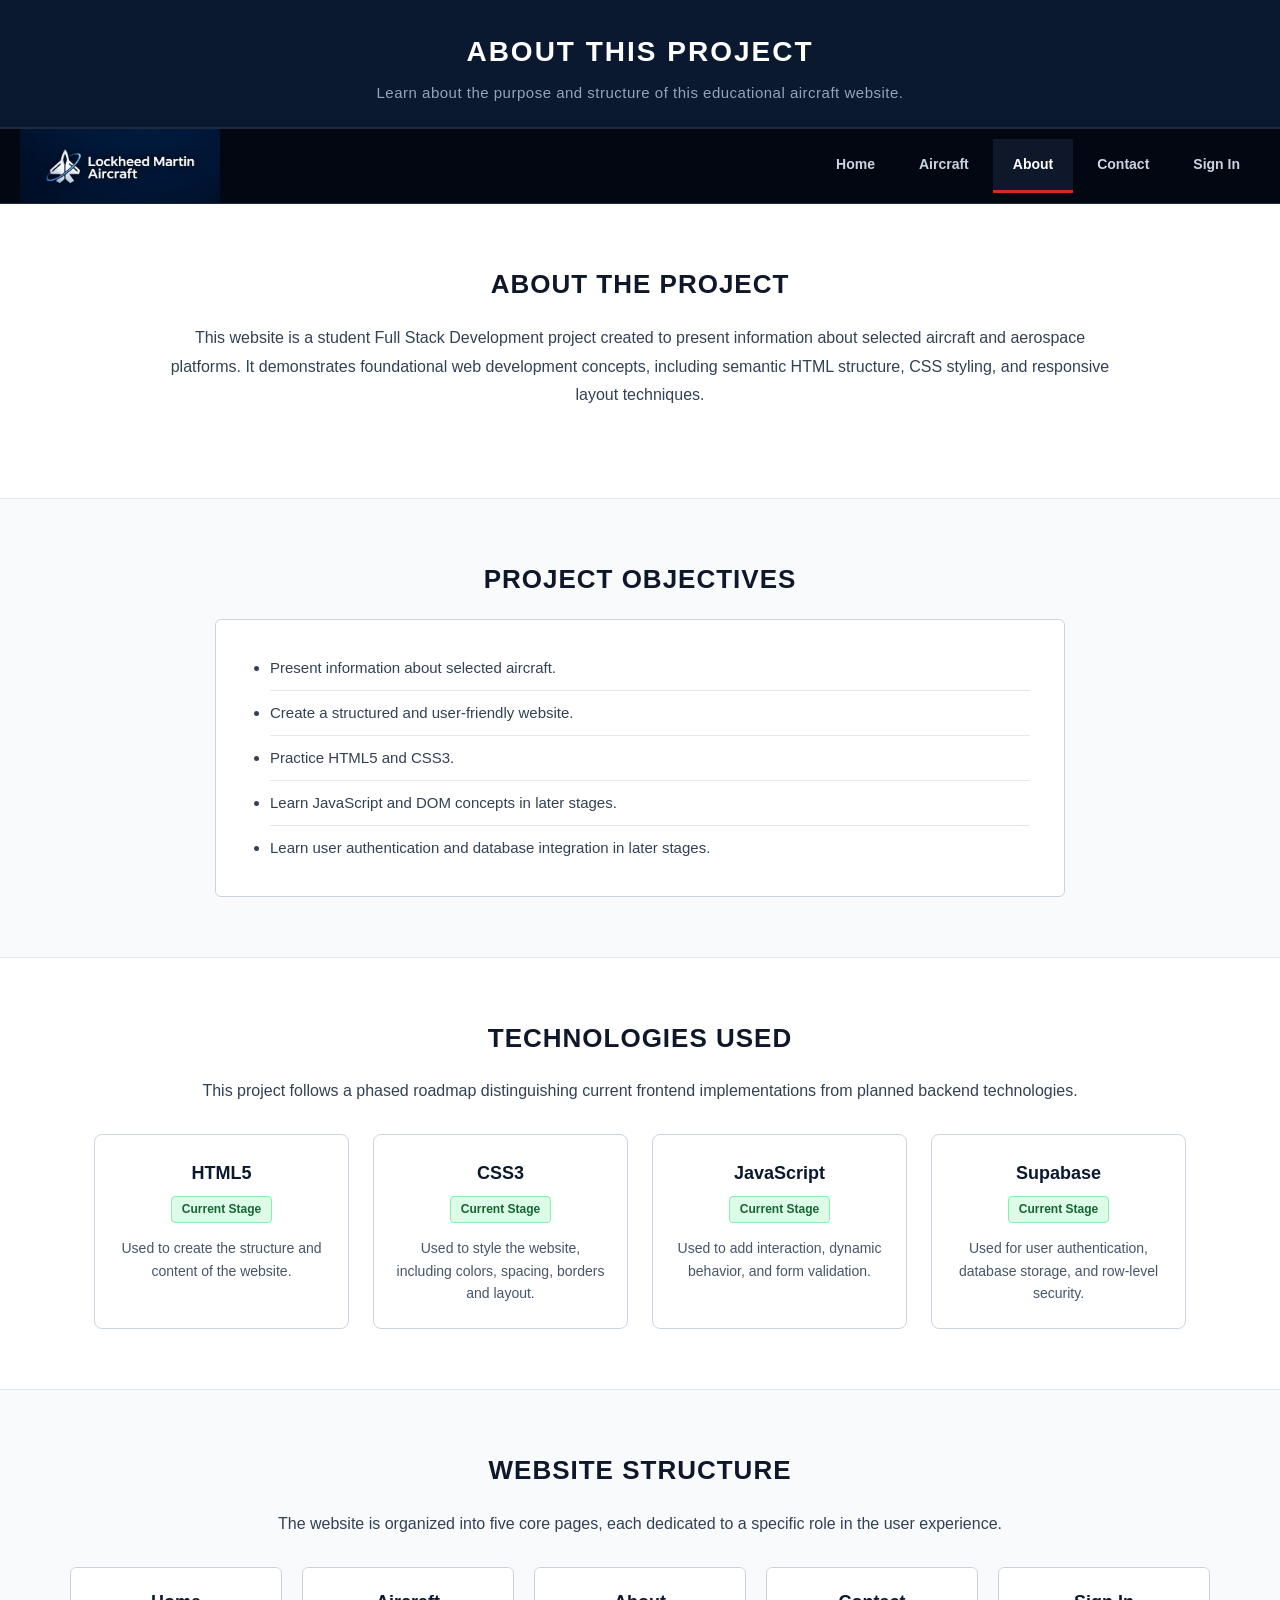
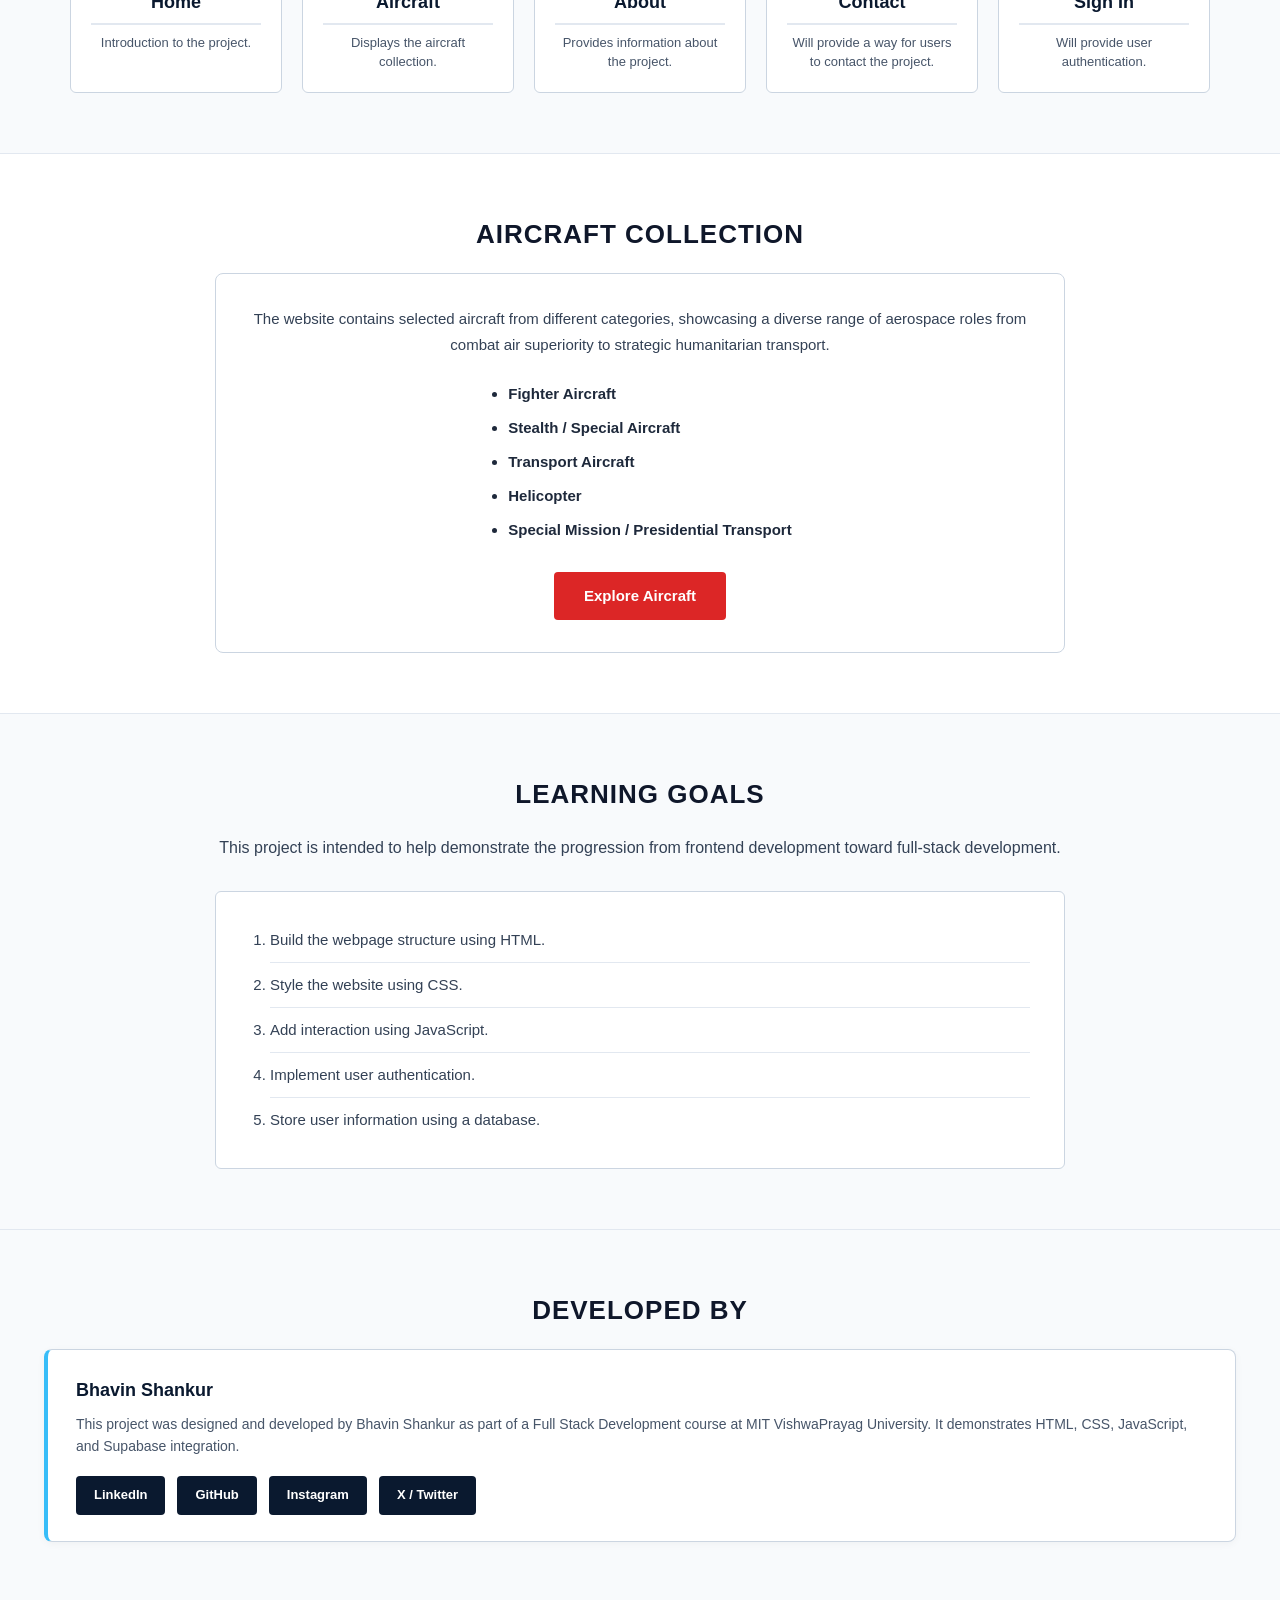
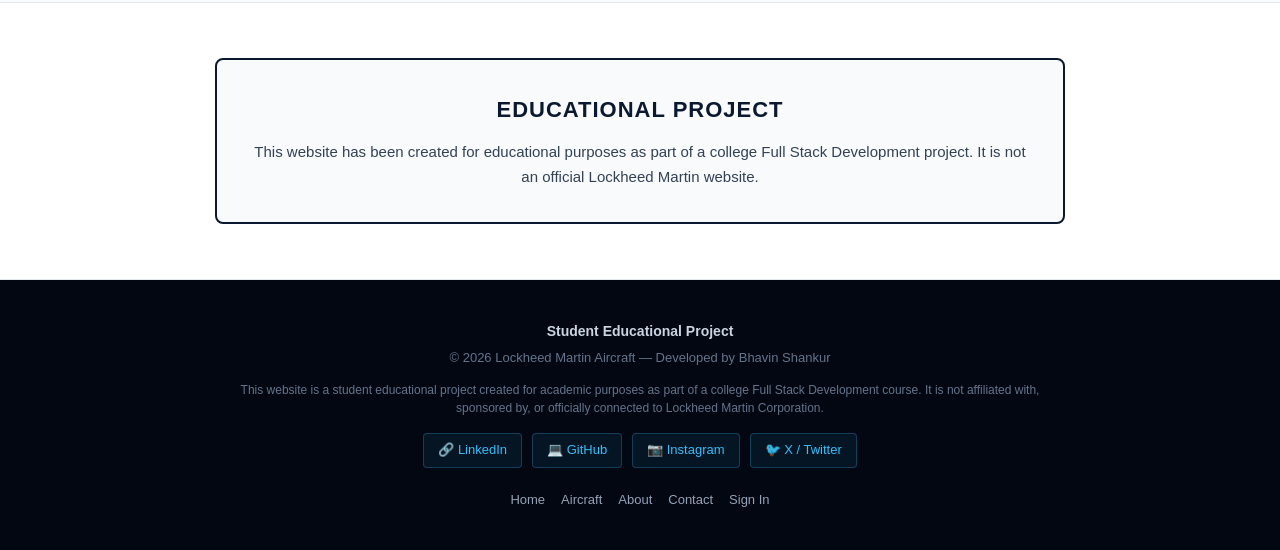
==== commit c4021235: "Fix developer social button visibility on About page by using btn-card class for Instagram and X/Twi" ====
--- a/about.html
+++ b/about.html
@@ -165,8 +165,8 @@
                     <div class="developer-links">
                         <a href="https://www.linkedin.com/in/bhavin-shankur-8421a0371" target="_blank" rel="noopener noreferrer" class="btn-card">LinkedIn</a>
                         <a href="https://github.com/exobhavinss-sketch" target="_blank" rel="noopener noreferrer" class="btn-card">GitHub</a>
-                        <a href="https://www.instagram.com/bhavinnh/" target="_blank" rel="noopener noreferrer" class="btn-hero-secondary">Instagram</a>
-                        <a href="https://x.com/BhavinShankur" target="_blank" rel="noopener noreferrer" class="btn-hero-secondary">X / Twitter</a>
+                        <a href="https://www.instagram.com/bhavinnh/" target="_blank" rel="noopener noreferrer" class="btn-card">Instagram</a>
+                        <a href="https://x.com/BhavinShankur" target="_blank" rel="noopener noreferrer" class="btn-card">X / Twitter</a>
                     </div>
                 </div>
             </div>
